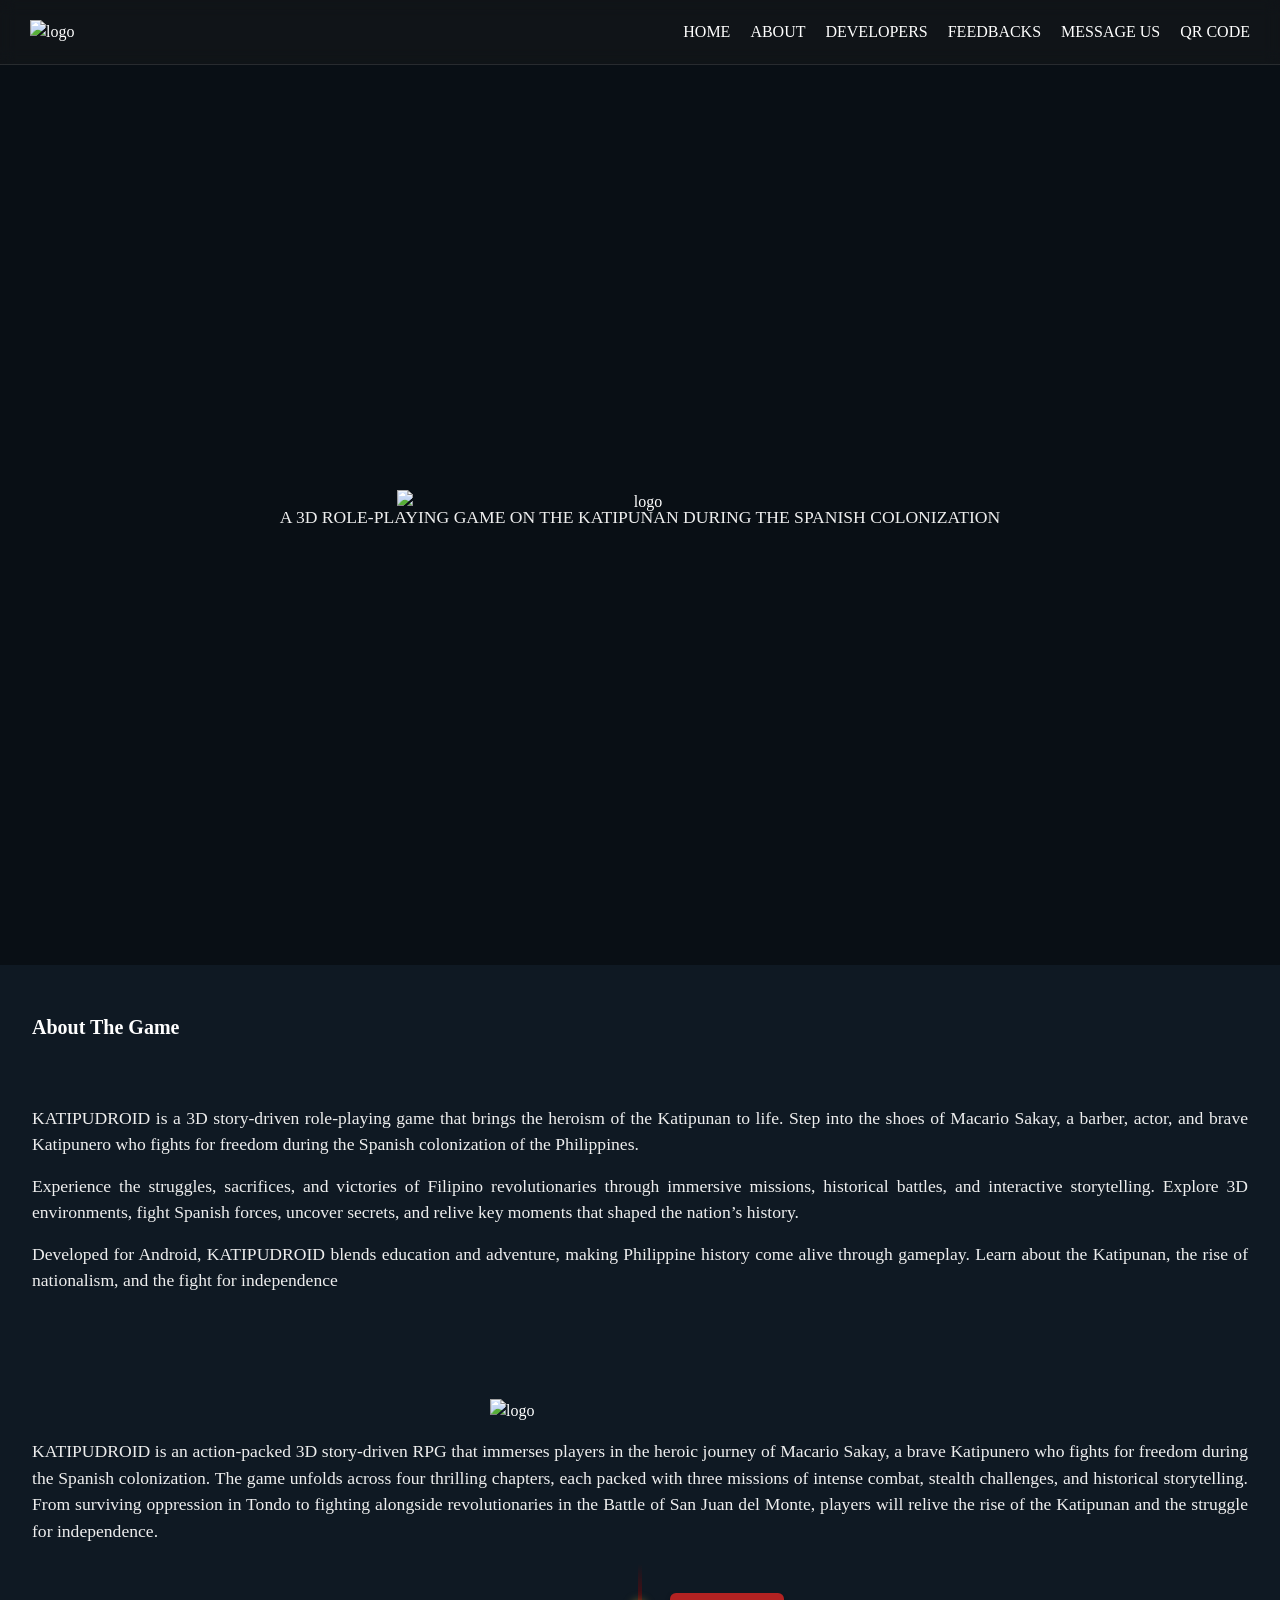
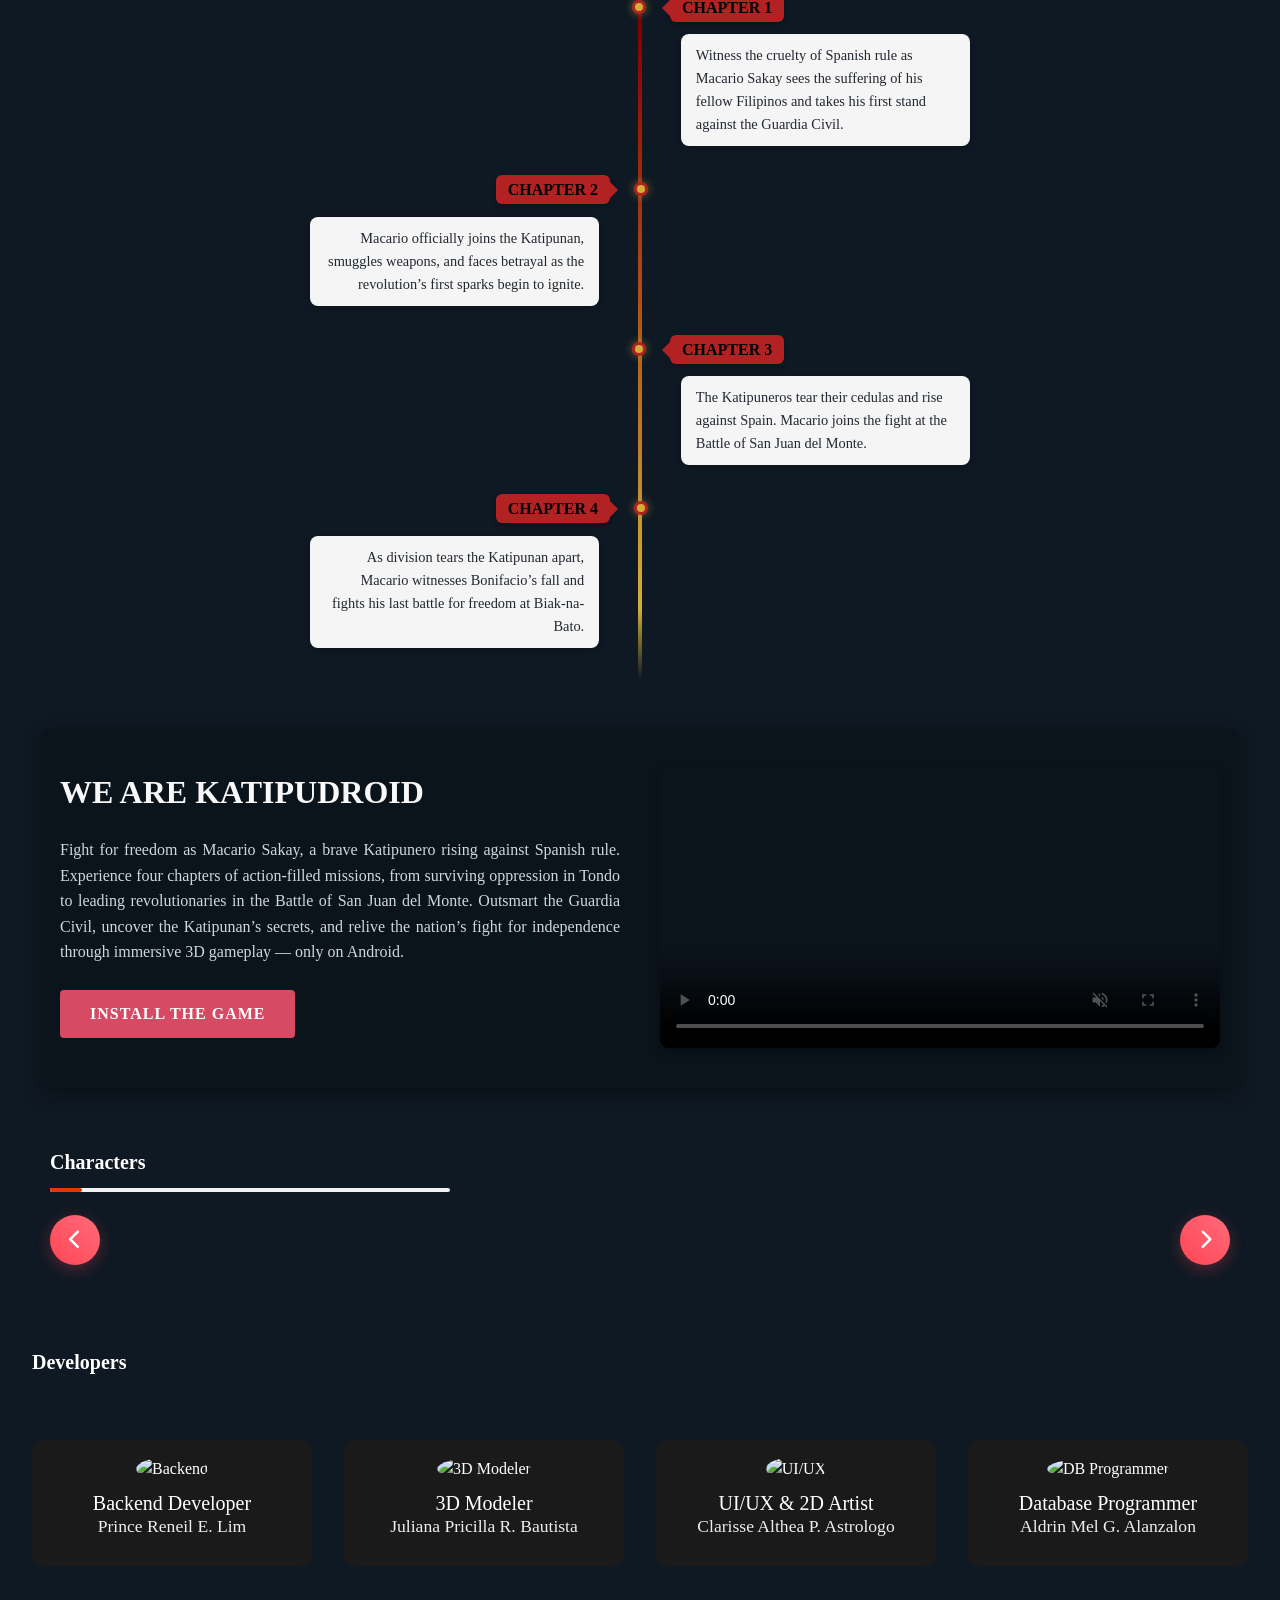
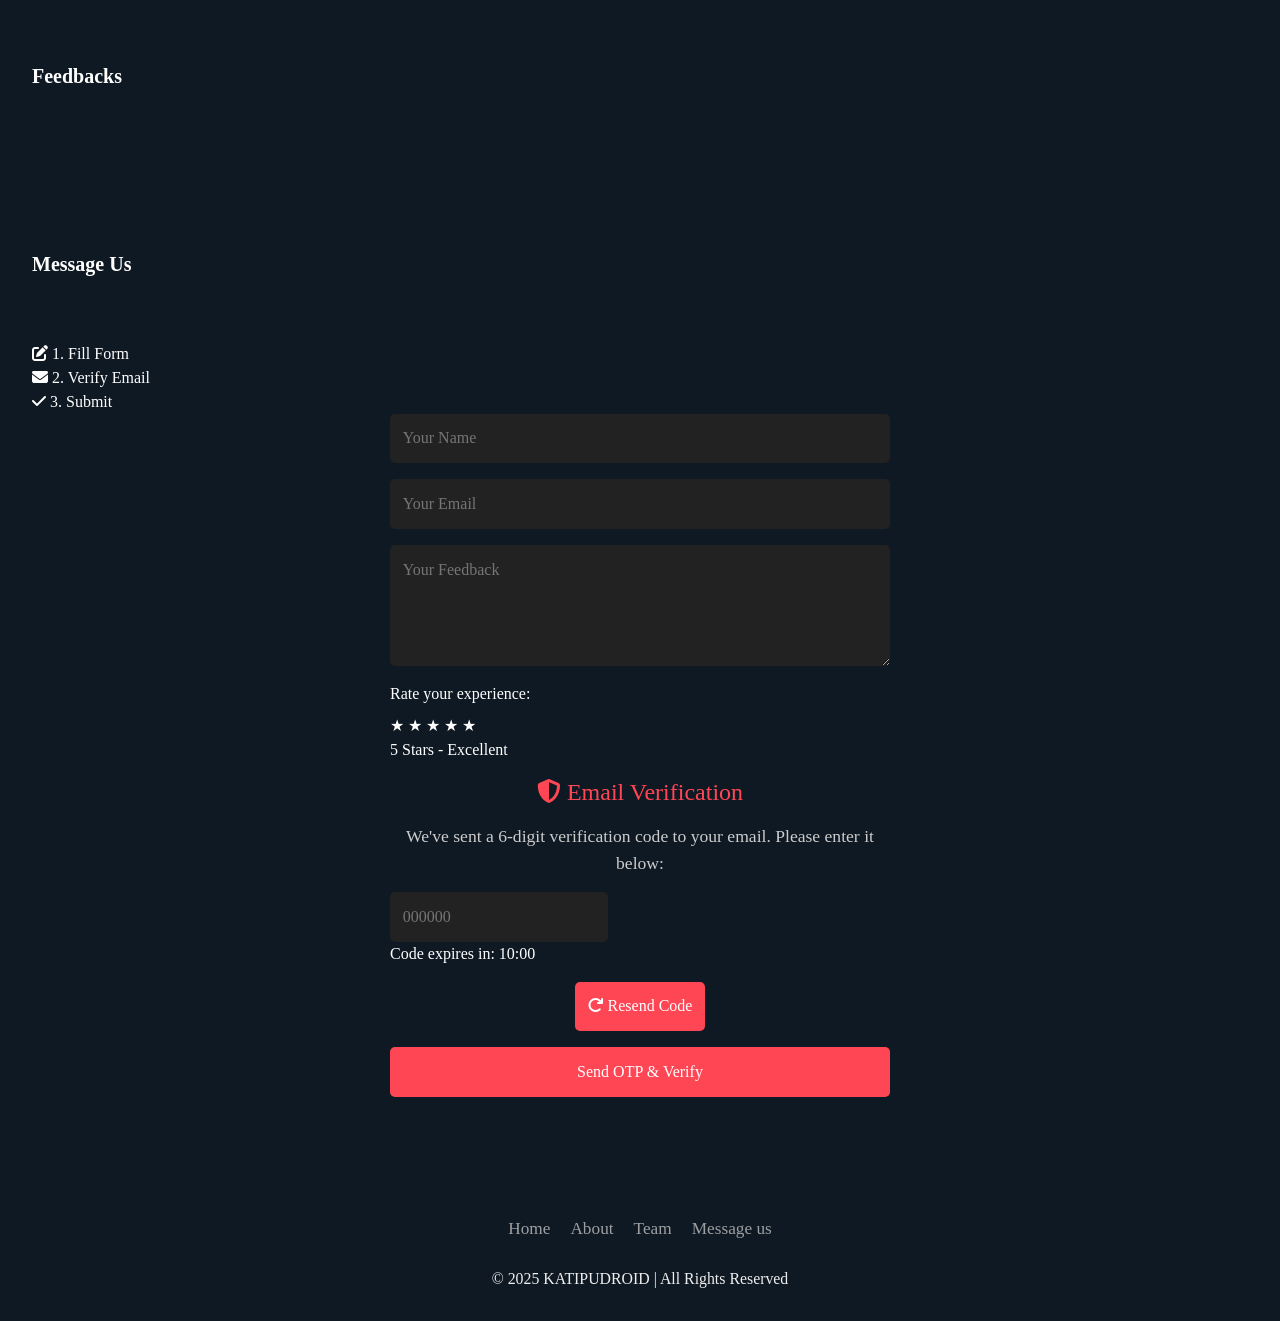
==== index.html @ ca7443a6 "Add css" ====
<!DOCTYPE html>
<html lang="en">
<head>
  <link rel="icon" type="image/png" href="img/log.png">
  <meta charset="UTF-8">
  <meta name="viewport" content="width=device-width, initial-scale=1.0">
  <title>KATIPUDROID</title>
  <link rel="stylesheet" href="https://cdnjs.cloudflare.com/ajax/libs/font-awesome/6.4.0/css/all.min.css">
  <link rel="stylesheet" href="https://cdnjs.cloudflare.com/ajax/libs/twitter-bootstrap/4.5.0/css/bootstrap.min.css">
  <link rel="stylesheet" href="https://cdnjs.cloudflare.com/ajax/libs/OwlCarousel2/2.3.4/assets/owl.carousel.min.css">
  <link rel="stylesheet" href="https://cdnjs.cloudflare.com/ajax/libs/OwlCarousel2/2.3.4/assets/owl.theme.default.css">
  <link href="https://fonts.googleapis.com/css2?family=UnifrakturMaguntia&display=swap" rel="stylesheet">
  <link rel="stylesheet" href="css/style.css">
  <link rel="stylesheet" href="css/feedback.css">
  <link rel="stylesheet" href="css/otp.css">
  <link rel="stylesheet" href="css/device-popup.css">
</head>
<body>

  <header>
    <img src="img/logo.png" alt="logo" class="img-nav">
    <i class="fas fa-bars menu-toggle" id="menu-toggle"></i>
    <nav id="navbar">
      <a href="#home">HOME</a>
      <a href="#about">ABOUT</a>
      <a href="#developers">DEVELOPERS</a>
      <a href="#feedbacks">FEEDBACKS</a>
      <a href="#message">MESSAGE US</a>
      <a href="qr-code.html">QR CODE</a>
    </nav>
  </header>

  <section id="home" class="home">
    <div class="home-overlay">
       <img src="img/logo.png" alt="logo" class="img-logo">
      <p>A 3D ROLE-PLAYING GAME ON THE KATIPUNAN DURING THE SPANISH COLONIZATION</p>
      
    </div>
  </section>

  <!--about-->
  <section id="about">
    <h2>About the Game</h2>
    <p>KATIPUDROID is a 3D story-driven role-playing game that brings the heroism of the Katipunan to life. Step into the shoes of Macario Sakay, a barber, actor, and brave Katipunero who fights for freedom during the Spanish colonization of the Philippines.</p>
    <p>Experience the struggles, sacrifices, and victories of Filipino revolutionaries through immersive missions, historical battles, and interactive storytelling. Explore 3D environments, fight Spanish forces, uncover secrets, and relive key moments that shaped the nation’s history.</p>
    <p>Developed for Android, KATIPUDROID blends education and adventure, making Philippine history come alive through gameplay. Learn about the Katipunan, the rise of nationalism, and the fight for independence</p>
  </section><!--about-->
  <section id="about">
    <img src="img/logo.png" alt="logo" id="logo-about">
    <p>KATIPUDROID is an action-packed 3D story-driven RPG that immerses players in the heroic journey of Macario Sakay, a brave Katipunero who fights for freedom during the Spanish colonization.


The game unfolds across four thrilling chapters, each packed with three missions of intense combat, stealth challenges, and historical storytelling. From surviving oppression in Tondo to fighting alongside revolutionaries in the Battle of San Juan del Monte, players will relive the rise of the Katipunan and the struggle for independence.</p>
<ul class="timeline">


  <!-- Item 1 -->
  <li>
      <div class="direction-r">
      <div class="flag-wrapper">
        <span class="flag" style="color: black;">Chapter 1</span>
      </div>
      <div class="desc">Witness the cruelty of Spanish rule as Macario Sakay sees the suffering of his fellow Filipinos and takes his first stand against the Guardia Civil.</div>
    </div>
  </li>
 
  <!-- Item 2 -->
  <li>
    <div class="direction-l">
      <div class="flag-wrapper">
        <span class="flag" style="color: black;">Chapter 2</span>
      </div>
      <div class="desc">Macario officially joins the Katipunan, smuggles weapons, and faces betrayal as the revolution’s first sparks begin to ignite.</div>
    </div>
  </li>


  <!-- Item 3 -->
  <li>
    <div class="direction-r">
      <div class="flag-wrapper">
        <span class="flag" style="color: black;">Chapter 3</span>
      </div>
      <div class="desc">The Katipuneros tear their cedulas and rise against Spain. Macario joins the fight at the Battle of San Juan del Monte.</div>
    </div>
  </li>


  <!-- Item 2 -->
  <li>
    <div class="direction-l">
      <div class="flag-wrapper">
        <span class="flag" style="color: black;">Chapter 4</span>
      </div>
      <div class="desc">As division tears the Katipunan apart, Macario witnesses Bonifacio’s fall and fights his last battle for freedom at Biak-na-Bato.</div>
    </div>
  </li>
 
 
</ul>
</section>
<!-- Vid section -->
<section id="cutscene">
  <div class="video-text-content">
    <h2 class="video-title">WE ARE KATIPUDROID</h2>
    <p class="video-description">
      Fight for freedom as Macario Sakay, a brave Katipunero rising against Spanish rule.
      Experience four chapters of action-filled missions, from surviving oppression in Tondo
      to leading revolutionaries in the Battle of San Juan del Monte. Outsmart the Guardia Civil,
      uncover the Katipunan’s secrets, and relive the nation’s fight for independence through
      immersive 3D gameplay — only on Android.
    </p>
    <a href="katipudroid.apk" class="learn-btn">INSTALL THE GAME</a>
  </div>


  <div class="video-wrapper">
    <video
      id="cutscene-video"
      class="responsive-video"
      controls
      autoplay
      loop
      muted
      playsinline
      poster="placeholder.jpg">
      <source src="img/firstshowcase.mov" type="video/mp4">
      Your browser does not support the video tag.
    </video>
  </div>
</section>


<!--characters card-->
  <!-- Replace your existing characters section with this -->
<section class="game-section">
  <h2 class="line-title">Characters</h2>
  
  <div class="carousel-container">
    <!-- Custom Navigation Arrows -->
    <button class="custom-nav nav-prev" id="prevBtn">
      <i class="fas fa-chevron-left"></i>
    </button>
    
    <button class="custom-nav nav-next" id="nextBtn">
      <i class="fas fa-chevron-right"></i>
    </button>

    <!-- Your existing carousel -->
    <div class="owl-carousel custom-carousel owl-theme">
      <div class="item active" style="background-image: url(img/Bayani-Art-Presidente-Macario-Sakay.jpg);">
        <div class="item-desc">
          <h3>Macario Sakay</h3>
          <p>Macario Sakay was a member of the Katipunan who upheld its ideals of Philippine independence even after Spain's defeat.</p>
        </div>
      </div>
      <div class="item" style="background-image: url(img/640px-Andres_Bonifacio.jpg);">
        <div class="item-desc">
          <h3>Andres Bonifacio</h3>
          <p>Andrés Bonifacio was the founder and leader of the Katipunan, a secret revolutionary society that fought for Philippine independence from Spanish colonial rule.</p>
        </div>
      </div>
      <div class="item" style="background-image: url(img/PH_nhi_melchora_aquino.jpg);">
        <div class="item-desc">
          <h3>Tandang Sora</h3>
          <p>Tandang Sora, whose real name was Melchora Aquino, was known as the Mother of the Philippine Revolution for aiding members of the Katipunan. She provided food, shelter, and medical care to revolutionaries, earning deep respect despite being exiled by Spanish authorities for her support.</p>
        </div>
      </div>
      <div class="item" style="background-image: url(img/emilio_aguinaldo.jpg);">
        <div class="item-desc">
          <h3>Emilio Aguinaldo</h3>
          <p>Emilio Aguinaldo was the first president of the Philippines and a key leader in the struggle for independence from both Spain and the United States.</p>
        </div>
      </div>
    </div>
  </div>
</section>

<!--developers-->
  <section id="developers">
    <h2>Developers</h2>
    <div class="developers">
      <div class="dev-card"><img src=img/developers/lim.jpg alt="Backend"><h4>Backend Developer</h4><p>Prince Reneil E. Lim</p></div>
      <div class="dev-card"><img src=img/developers/bautista.JPG alt="3D Modeler"><h4>3D Modeler</h4><p>Juliana Pricilla R. Bautista</p></div>
      <div class="dev-card"><img src=img/developers/clang.png alt="UI/UX"><h4>UI/UX & 2D Artist</h4><p>Clarisse Althea P. Astrologo</p></div>
      <div class="dev-card"><img src=img/developers/alanzalon.jpg alt="DB Programmer"><h4>Database Programmer</h4><p>Aldrin Mel G. Alanzalon</p></div>
    </div>
  </section>

<!--feedback-->
  <section id="feedbacks">
    <h2>Feedbacks</h2>
    <div class="feedbacks" id="feedback-list">
      <!-- Feedbacks will be loaded here dynamically from Firebase -->
    </div>
  </section>

<!--message-->
  <section id="message">
    <h2>Message Us</h2>
    
    <!-- Step Indicator -->
    <div class="step-indicator">
      <div class="step active" id="step1">
        <i class="fas fa-edit"></i>
        <span>1. Fill Form</span>
      </div>
      <div class="step" id="step2">
        <i class="fas fa-envelope"></i>
        <span>2. Verify Email</span>
      </div>
      <div class="step" id="step3">
        <i class="fas fa-check"></i>
        <span>3. Submit</span>
      </div>
    </div>
    
    <form id="feedback-form">
      <input type="text" id="name" placeholder="Your Name" required>
      <input type="email" id="email" placeholder="Your Email" required>
      <textarea id="messageText" placeholder="Your Feedback" rows="4" required></textarea>
      
      <div class="star-rating">
        <label>Rate your experience:</label>
        <div class="stars" id="star-rating">
          <span class="star" data-rating="1">★</span>
          <span class="star" data-rating="2">★</span>
          <span class="star" data-rating="3">★</span>
          <span class="star" data-rating="4">★</span>
          <span class="star" data-rating="5">★</span>
        </div>
        <span id="rating-text" class="rating-display">5 Stars - Excellent</span>
      </div>
      <input type="hidden" id="rating" value="5">
      
      <!-- OTP Section (initially hidden) -->
      <div class="otp-section" id="otp-section">
        <h4 style="color: #ff4655; margin-bottom: 1rem; text-align: center;">
          <i class="fas fa-shield-alt"></i> Email Verification
        </h4>
        <p style="text-align: center; color: #ccc; margin-bottom: 1rem;">
          We've sent a 6-digit verification code to your email. Please enter it below:
        </p>
        <input type="text" id="otp-input" class="otp-input" placeholder="000000" maxlength="6" pattern="[0-9]{6}">
        <div class="otp-timer" id="otp-timer">Code expires in: 10:00</div>
        <div style="text-align: center; margin-top: 1rem;">
          <button type="button" class="resend-btn" id="resend-btn" disabled>
            <i class="fas fa-redo"></i> Resend Code
          </button>
        </div>
      </div>
      
      <button type="submit" id="submit-btn">Send OTP & Verify</button>
    </form>
  </section>

<!--footer-->
<footer>
  <div class="waves">
    <div class="wave" id="wave1"></div>
    <div class="wave" id="wave2"></div>
    <div class="wave" id="wave3"></div>
    <div class="wave" id="wave4"></div>
  </div>
  <ul class="social_icon">
    <li><a href="https://www.facebook.com/profile.php?id=61579734300081"><ion-icon name="logo-facebook"></ion-icon></a></li>
    <li><a href="https://x.com/katipudroid"><ion-icon name="logo-twitter"></ion-icon></a></li>
    <li><a href="https://www.instagram.com/katipudroid/"><ion-icon name="logo-instagram"></ion-icon></a></li>
  </ul>
  
  <ul class="menu">
    <li><a href="#home">Home</a></li>
    <li><a href="#about">About</a></li>
    <li><a href="#developers">Team</a></li>
    <li><a href="#message">Message us</a></li>
  </ul>
  <p>&copy; 2025 KATIPUDROID | All Rights Reserved</p>
</footer>

<!--scripts-->
<script type="module" src="https://unpkg.com/ionicons@5.5.2/dist/ionicons/ionicons.esm.js"></script>
<script nomodule src="https://unpkg.com/ionicons@5.5.2/dist/ionicons/ionicons.js"></script>
<script src="https://cdnjs.cloudflare.com/ajax/libs/jquery/3.5.1/jquery.min.js"></script>
<script src="https://cdnjs.cloudflare.com/ajax/libs/OwlCarousel2/2.3.4/owl.carousel.min.js"></script>

<!-- EmailJS for sending OTP emails -->
<script src="https://cdn.jsdelivr.net/npm/@emailjs/browser@3/dist/email.min.js"></script>
<script>
  // Initialize EmailJS with your public key
  // Replace 'YOUR_PUBLIC_KEY' with your actual EmailJS public key
  emailjs.init('ym7yxfFUGxy4FAGDw');
</script>

<!-- Firebase Configuration - MUST be loaded first -->
<script src="src/config/firebase-config.js" type="module"></script>

<!-- Main JavaScript -->
<script src="index.js"></script>
<script src="device-detection.js"></script>
</body>
</html>
---- css/style.css ----
/* css/style.css - Main website styles (feedback styles moved to feedback.css) */

/* RESET & BASE */
* {
margin: 0;
padding: 0;
box-sizing: border-box;
font-family: "Unzialish";
}


html {
scroll-behavior: smooth;
}

body {
background-color: #0f1923;
color: white;
}

/* REMOVE ALL CAROUSEL DOTS */
.owl-dots {
  display: none !important;
}

.owl-carousel .owl-dots {
  display: none !important;
}

.game-section .owl-dots {
  display: none !important;
}

.owl-theme .owl-dots {
  display: none !important;
}

.owl-theme.custom-carousel .owl-dots {
  display: none !important;
}

/* HEADER & NAVIGATION */
/* Modern Navbar */
header {
  position: sticky;
  top: 0;
  z-index: 1000;
  display: flex;
  align-items: center;
  justify-content: space-between;
  padding: 15px 30px;
  background: rgba(17, 17, 17, 0.6);
  backdrop-filter: blur(8px);
  border-bottom: 1px solid rgba(255, 255, 255, 0.1);
  transition: background 0.3s ease;
}
header .img-nav {
  width: 100%;      
  max-width: 150px; 
  height: auto;     
}

header.scrolled {
  background: rgba(17, 17, 17, 0.9);
}

.logo {
  font-size: 1.5rem;
  font-weight: bold;
  color: white;
  letter-spacing: 1px;
}

#navbar {
  display: flex;
  gap: 20px;
}

#navbar a {
  color: white;
  text-decoration: none;
  font-weight: 500;
  position: relative;
  padding: 5px 0;
  transition: color 0.3s;
}

#navbar a::after {
  content: "";
  position: absolute;
  left: 0;
  bottom: -4px;
  width: 0%;
  height: 2px;
  background: #ff4655;
  transition: width 0.3s ease;
}

#navbar a:hover {
  color: #ff4655;
}

#navbar a:hover::after {
  width: 100%;
}

/* Mobile Menu */
.menu-toggle {
  display: none;
  font-size: 24px;
  cursor: pointer;
  color: white;
}

@media (max-width: 768px) {
  #navbar {
    display: none;
    flex-direction: column;
    position: absolute;
    top: 100%;
    right: 0;
    width: 230px;
    background: rgba(17, 17, 17, 0.9);
    backdrop-filter: blur(10px);
    border-left: 1px solid rgba(255, 255, 255, 0.1);
    padding: 15px;
    gap: 15px;
    animation: slideIn 0.3s ease forwards;
  }

  #navbar.active {
    display: flex;
  }

  .menu-toggle {
    display: block;
  }
}

@keyframes slideIn {
  from {
    transform: translateX(100%);
    opacity: 0;
  }
  to {
    transform: translateX(0);
    opacity: 1;
  }
}

/* SECTIONS */
section {
padding: 3rem 2rem;
max-width: 1300px;
margin: auto;
}

/* HOME / SLIDESHOW */
.home {
position: relative;
height: 100vh;
max-width: 15500px;
background-size: cover;
background-position: center;
animation: slideshow 15s infinite linear;
overflow: hidden;
}

.home-overlay {
position: absolute;
top: 0;
left: 0;
width: 100%;
height: 100%;
background-color: rgba(0, 0, 0, 0.4);
display: flex;
flex-direction: column;
justify-content: center;
align-items: center;
text-align: center;
padding: 2rem;
box-sizing: border-box;
}

@keyframes slideshow {
0%   { background-image: url(../img/CLEARBG.png); }
33%  { background-image: url(../img/katip.png); }
66%  { background-image: url(../img/spanish.png); }
100% { background-image: url(../img/map.png); }
}

.home h1 {
font-size: 3rem;
text-shadow: 2px 2px 10px black;
}
.home .img-logo{
  width: 40%;
  height: auto;
}
.home p{
  margin-top: -10px;
}

.download-btn {
margin-top: 1rem;
padding: 0.8rem 2rem;
background-color: #ff4655;
border: none;
color: white;
font-size: 1.2rem;
cursor: pointer;
border-radius: 5px;
transition: all 0.3s ease;
}

.download-btn:hover {
background-color: white;
color: #e33a48;
transform: scale(1.05);
}

/* DEVELOPERS */
.developers {
display: grid;
grid-template-columns: repeat(auto-fit, minmax(250px, 1fr));
gap: 2rem;
}
.developers h4{
    margin-top: 10px;
    font-size: 20px;
}
.developers p{
    margin-top: -10px !important;
}
.dev-card {
background: #1a1a1a;
padding: 1rem;
border-radius: 10px;
text-align: center;
}

.dev-card img {
width: 100px;
height: 100px;
border-radius: 50%;
object-fit: cover;
}

/* FEEDBACKS GRID */
.feedbacks {
display: grid;
grid-template-columns: repeat(auto-fit, minmax(250px, 1fr));
gap: 1rem;
}

.feedback-card h4 {
margin-bottom: 0.5rem;
color: #ff4655;
}

/* FORM */
form {
display: flex;
flex-direction: column;
gap: 1rem;
max-width: 500px;
margin: auto;
}

input,
textarea {
padding: 0.8rem;
border: none;
border-radius: 5px;
outline: none;
background-color: #222;
color: white;
}

button {
padding: 0.8rem;
border: none;
border-radius: 5px;
background-color: #ff4655;
color: white;
font-size: 1rem;
cursor: pointer;
transition: all 0.3s ease;
}

button:hover {
background-color: #e33a48;
transform: scale(1.05);
}

/* FOOTER */
footer {
background-color: #111;
text-align: center;
padding: 1rem;
margin-top: auto;
font-size: 0.9rem;
color: #bbb;
}

* {
margin: 0px;
padding: 0px;
}
body {
font-family: "Roboto", sans-serif;
font-size: 16px;
}
.clear {
clear: both;
}
img {
max-width: 100%;
border: 0px;
}
ul,
ol {
list-style: none;
}
a {
text-decoration: none;
color: inherit;
outline: none;
transition: all 0.4s ease-in-out;
-webkit-transition: all 0.4s ease-in-out;
}
a:focus,
a:active,
a:visited,
a:hover {
text-decoration: none;
outline: none;
}
a:hover {
color: #e73700;
}
h2 {
margin-bottom: 48px;
padding-bottom: 16px;
font-size: 20px;
line-height: 28px;
font-weight: 700;
position: relative;
text-transform: capitalize;
}
h3 {
margin: 0 0 10px;
font-size: 28px;
line-height: 36px;
}
button {
outline: none !important;
}

/* -------- title style ------- */
.line-title {
position: relative;
width: 400px;
}
.line-title::before,
.line-title::after {
content: "";
position: absolute;
bottom: 0;
left: 0;
height: 4px;
border-radius: 2px;
}
.line-title::before {
width: 100%;
background: #f2f2f2;
}
.line-title::after {
width: 32px;
background: #e73700;
}

/* -------- Landing page ------- */
.game-section {
padding: 60px 50px;
}
.game-section .owl-stage {
margin: 15px 0;
display: flex;
display: -webkit-flex;
}
.game-section .item {
margin: 0 15px 60px;
width: 320px;
height: 400px;
display: flex;
display: -webkit-flex;
align-items: flex-end;
-webkit-align-items: flex-end;
background: #343434 no-repeat center center / cover;
border-radius: 16px;
overflow: hidden;
position: relative;
transition: all 0.4s ease-in-out;
-webkit-transition: all 0.4s ease-in-out;
cursor: pointer;
}
.game-section .item.active {
width: 500px;
box-shadow: 12px 40px 40px rgba(0, 0, 0, 0.25);
-webkit-box-shadow: 12px 40px 40px rgba(0, 0, 0, 0.25);
}
.game-section .item:after {
content: "";
display: block;
position: absolute;
height: 100%;
width: 100%;
left: 0;
top: 0;
background-image: linear-gradient(rgba(0, 0, 0, 0), rgba(0, 0, 0, 1));
}
.game-section .item-desc {
padding: 0 24px 12px;
color: #fff;
position: relative;
z-index: 1;
overflow: hidden;
transform: translateY(calc(100% - 54px));
-webkit-transform: translateY(calc(100% - 54px));
transition: all 0.4s ease-in-out;
-webkit-transition: all 0.4s ease-in-out;
}
.game-section .item.active .item-desc {
transform: none;
-webkit-transform: none;
}
.game-section .item-desc p {
opacity: 0;
-webkit-transform: translateY(32px);
transform: translateY(32px);
transition: all 0.4s ease-in-out 0.2s;
-webkit-transition: all 0.4s ease-in-out 0.2s;
}
.game-section .item.active .item-desc p {
opacity: 1;
-webkit-transform: translateY(0);
transform: translateY(0);
}

/* responsive css */
@media (min-width: 992px) and (max-width: 1199px) {
h2 {
    margin-bottom: 32px;
}
h3 {
    margin: 0 0 8px;
    font-size: 24px;
    line-height: 32px;
}

.game-section {
    padding: 50px 30px;
}
.game-section .item {
    margin: 0 12px 60px;
    width: 260px;
    height: 360px;
}
.game-section .item.active {
    width: 400px;
}
.game-section .item-desc {
    transform: translateY(calc(100% - 46px));
    -webkit-transform: translateY(calc(100% - 46px));
}
}

@media (min-width: 768px) and (max-width: 991px) {
h2 {
    margin-bottom: 32px;
}
h3 {
    margin: 0 0 8px;
    font-size: 24px;
    line-height: 32px;
}
.line-title {
    width: 330px;
}

.game-section {
    padding: 50px 30px 40px;
}
.game-section .item {
    margin: 0 12px 60px;
    width: 240px;
    height: 330px;
}
.game-section .item.active {
    width: 360px;
}
.game-section .item-desc {
    transform: translateY(calc(100% - 42px));
    -webkit-transform: translateY(calc(100% - 42px));
}
}

@media (max-width: 767px) {
body {
    font-size: 14px;
}
h2 {
    margin-bottom: 20px;
}
h3 {
    margin: 0 0 8px;
    font-size: 19px;
    line-height: 24px;
}
.line-title {
    width: 250px;
}

.game-section {
    padding: 30px 15px 20px;
}
.game-section .item {
    margin: 0 10px 40px;
    width: 200px;
    height: 280px;
}
.game-section .item.active {
    width: 270px;
    box-shadow: 6px 10px 10px rgba(0, 0, 0, 0.25);
    -webkit-box-shadow: 6px 10px 10px rgba(0, 0, 0, 0.25);
}
.game-section .item-desc {
    padding: 0 14px 5px;
    transform: translateY(calc(100% - 42px));
    -webkit-transform: translateY(calc(100% - 42px));
}
}

/* Footer */
footer {
position: relative;
width: 100%;
background: #0f1923;
min-height: 100px;
padding: 20px 50px;
display: flex;
flex-direction: column;
justify-content: center;
align-items: center;
overflow: hidden;
}

footer .social_icon, footer .menu {
position: relative;
display: flex;
justify-content:center;
align-items:center;
margin: 10px 0;
}

footer .social_icon li, footer .menu li {
list-style: none;
}

footer .social_icon li a {
font-size: 2em;
color: #ccc;
margin: 0 10px;
display: inline-block;
transition: 0.5s;
}
footer .social_icon li a:hover {
transform: translateY(-15px);
color: rgb(255, 0, 0);
}

footer .menu li a {
font-size: 1.2em;
color: #ccc;
margin: 0 10px;
display: inline-block;
transition: 0.5s;
text-decoration: none;
opacity: 0.75;
}
footer .menu li a:hover {
opacity: 1;
color: #fff;
}

p {
color: #eee;
text-align: center;
margin-top: 15px;
margin-bottom: 10px;
font-size: 1.1em;
}

/* Waves container */
.waves {
position: absolute;
bottom: 0;
left: 0;
width: 100%;
height: 100px;
overflow: hidden;
line-height: 0;
}

/* Waves & animation */
footer .wave {
position: absolute;
width: 100%;
height: 80px;
background: url(../img/wave.png);
background-size: 1000px 100px;
}

footer .wave#wave1 {
z-index: 1000;
opacity: 1;
bottom: 0;
animation: animateWave 4s linear infinite;
}

footer .wave#wave2 {
z-index: 999;
opacity: 0.5;
bottom: 10px;
animation: animateWave_02 4s linear infinite;
}

footer .wave#wave3 {
z-index: 1000;
opacity: 0.2;
bottom: 15px;
animation: animateWave 3s linear infinite;
}

footer .wave#wave4 {
z-index: 999;
opacity: 0.7;
bottom: 20px;
animation: animateWave_02 3s linear infinite;
}

@keyframes animateWave {
0% { background-position-x: 1000px; }
100% { background-position-x: 0px; }
}

@keyframes animateWave_02 {
0% { background-position-x: 0px; }
100% { background-position-x: 1000px; }
}

.carousel-container {
  position: relative;
  margin: 0 60px;
}

.custom-nav {
  position: absolute;
  top: 50%;
  transform: translateY(-50%);
  width: 50px;
  height: 50px;
  background: linear-gradient(45deg, #ff4655, #ff6b7a);
  border: none;
  border-radius: 50%;
  color: white;
  font-size: 20px;
  cursor: pointer;
  z-index: 100;
  transition: all 0.3s ease;
  box-shadow: 0 4px 15px rgba(255, 70, 85, 0.3);
  display: flex;
  align-items: center;
  justify-content: center;
}

.custom-nav:hover {
  background: linear-gradient(45deg, #ff6b7a, #ff4655);
  transform: translateY(-50%) scale(1.1);
  box-shadow: 0 6px 20px rgba(255, 70, 85, 0.5);
}

.custom-nav:active {
  transform: translateY(-50%) scale(0.95);
}

.nav-prev {
  left: -60px;
}

.nav-next {
  right: -60px;
}

.owl-nav {
  display: none !important;
}
/* ====== TIMELINE STRUCTURE ====== */
.timeline {
  position: relative;
  width: 660px;
  margin: 0 auto;
  margin-top: 20px;
  padding: 1em 0;
  list-style-type: none;
}
.timeline:before {
  position: absolute;
  left: 50%;
  top: 0;
  content: '';
  display: block;
  width: 4px;
  height: 100%;
  margin-left: -2px;
  background: linear-gradient(to bottom, transparent 0%, #8b0000 10%, #d4af37 90%, transparent 100%);
  z-index: 0; /* 👈 moved behind text and boxes */
}
/* ====== TIMELINE ITEMS ====== */
.timeline li {
  padding: 1em 0;
}


.timeline li:after {
  content: "";
  display: block;
  height: 0;
  clear: both;
  visibility: hidden;
}


.direction-l,
.direction-r {
  position: relative;
  width: 300px;
}


.direction-l {
  float: left;
  text-align: right;
}


.direction-r {
  float: right;
  text-align: left;
}

/* ====== CHAPTER FLAG ====== */
.flag-wrapper {
  position: relative;
  display: inline-block;
  text-align: center;
}


.flag {
  background: #b22222;
  color: #fff;
  padding: 6px 12px;
  border-radius: 6px;
  font-weight: 600;
  text-transform: uppercase;
  box-shadow: 0 2px 5px rgba(0, 0, 0, 0.3);
  transition: all 0.3s ease;
}


.flag:hover {
  background: #d62828;
  transform: translateY(-2px);
}

/* ====== CONNECTOR DOTS ====== */
.direction-l .flag:before,
.direction-r .flag:before {
  position: absolute;
  top: 50%;
  right: -38px;
  content: '';
  display: block;
  width: 14px;
  height: 14px;
  margin-top: -8px;
  background: #d4af37;
  border-radius: 50%;
  border: 3px solid #b22222;
  z-index: 10;
  box-shadow: 0 0 8px rgba(212, 175, 55, 0.5);
}


.direction-r .flag:before {
  left: -38px;
}


/* ====== SPEECH TRIANGLES ====== */
.direction-l .flag:after {
  content: '';
  position: absolute;
  left: 100%;
  top: 50%;
  border: 8px solid transparent;
  border-left-color: #b22222;
  margin-top: -8px;
}


.direction-r .flag:after {
  content: '';
  position: absolute;
  right: 100%;
  top: 50%;
  border: 8px solid transparent;
  border-right-color: #b22222;
  margin-top: -8px;
}
/* ====== DESCRIPTION BOXES ====== */
.desc {
  margin: 1em 0.75em 0 0;
  background: #f5f5f5;
  color: #222831;
  font-size: 0.9em;
  line-height: 1.6em;
  padding: 10px 15px;
  border-radius: 8px;
  box-shadow: 0 2px 6px rgba(0, 0, 0, 0.25);
  transition: all 0.3s ease;
}


.desc:hover {
  transform: translateY(-2px);
  box-shadow: 0 4px 12px rgba(212, 175, 55, 0.4);
}


/* Adjust for right-side items */
.direction-r .desc {
  margin: 1em 0 0 0.75em;
}

/* ====== RESPONSIVE ====== */
@media (max-width: 768px) {
  .timeline {
    width: 100%;
    padding: 0 20px;
  }


  .direction-l,
  .direction-r {
    float: none;
    text-align: center;
    width: 100%;
  }


  .direction-l .flag:before,
  .direction-r .flag:before {
    left: 50%;
    margin-left: -8px;
  }


  .direction-l .flag:after,
  .direction-r .flag:after {
    display: none;
  }


  .desc {
    margin: 20px auto;
  }
}




/* ================ Timeline Media Queries ================ */


@media screen and (max-width: 660px) {


.timeline {
  width: 100%;
  padding: 4em 0 1em 0;
}


.timeline li {
  padding: 2em 0;
 
}


.direction-l,
.direction-r {
  float: none;
  width: 100%;
 


  text-align: center;
}


.flag-wrapper {
  text-align: center;
}


.flag {
  background: rgb(255, 255, 255);
  z-index: 15;
}


.direction-l .flag:before,
.direction-r .flag:before {
  position: absolute;
  top: -30px;
  left: 50%;
  content: ' ';
  display: block;
  width: 12px;
  height: 12px;
  margin-left: -9px;
  background: #fff;
  border-radius: 10px;
  border: 4px solid rgb(255,80,80);
  z-index: 10;
}


.direction-l .flag:after,
.direction-r .flag:after {
  content: "";
  position: absolute;
  left: 50%;
  top: -8px;
  height: 0;
  width: 0;
  margin-left: -8px;
  border: solid transparent;
  border-bottom-color: rgb(255,255,255);
  border-width: 8px;
  pointer-events: none;
}


.time-wrapper {
  display: block;
  position: relative;
  margin: 4px 0 0 0;
  z-index: 14;
 
}


.direction-l .time-wrapper {
  float: none;
}


.direction-r .time-wrapper {
  float: none;
}


.desc {
  position: relative;
  margin: 1em 0 0 0;
  padding: 1em;
  background: rgb(245,245,245);
  -webkit-box-shadow: 0 0 1px rgba(0,0,0,0.20);
  -moz-box-shadow: 0 0 1px rgba(0,0,0,0.20);
  box-shadow: 0 0 1px rgba(0,0,0,0.20);
 
  z-index: 15;
}


.direction-l .desc,
.direction-r .desc {
  position: relative;
  margin: 1em 1em 0 1em;
  padding: 1em;
 
  z-index: 15;
}


}


@media screen and (min-width: 400px) and (max-width: 660px) {


.direction-l .desc,
.direction-r .desc {
  margin: 1em 4em 0 4em;
 
}


}


#about #logo-about {
  width: 100%;
  max-width: 300px; /* or any preferred max size */
  height: auto;
  display: block;
  margin: 0 auto;
}


/* Make sure it adjusts on smaller screens */
@media (max-width: 768px) {
  #about #logo-about {
    max-width: 80%;
  }
}


@media (max-width: 480px) {
  #about #logo-about {
    max-width: 70%;
  }
}


#about p{
  text-align: justify;
}


/* ---------------------------------- */
/* 1. MOBILE-FIRST STYLES (Default) */
/* ---------------------------------- */


#cutscene {
    max-width: 1200px;
    margin: 0 auto;
    padding: 10px;
    box-sizing: border-box;
    display: flex;
    justify-content: center;
    align-items: center;
    background-color: #0b131b;
    box-shadow: rgba(0, 0, 0, 0.35) 0px 5px 15px;
}


/* Container for video + text */
/* ===== VIDEO SECTION (Desktop layout) ===== */
#cutscene {
  max-width: 1200px;
  margin: 0 auto;
  padding: 40px 20px;
  box-sizing: border-box;
  display: flex;
  justify-content: space-between;
  align-items: center;
  gap: 40px;
  background-color: #0b131b;
  border-radius: 10px;
  box-shadow: rgba(0, 0, 0, 0.4) 0px 6px 20px;
}


.video-text-content {
  flex: 1;
  text-align: left;
  color: #e0e0e0;
}


.video-title {
  font-size: 2em;
  font-weight: 800;
  color: #f8f8f8;
  margin-bottom: 15px;
}


.video-description {
  font-size: 1em;
  line-height: 1.6;
  color: #cfd8dc;
  margin-bottom: 25px;
  text-align: justify;
}


/* “Learn the Game” style button */
.learn-btn {
  display: inline-block;
  background-color: #d64a63;
  color: #fff;
  text-transform: uppercase;
  font-weight: 600;
  padding: 12px 30px;
  border-radius: 4px;
  letter-spacing: 1px;
  text-decoration: none;
  transition: background 0.3s ease;
}


.learn-btn:hover {
  background-color: #ffffff;
}


.video-wrapper {
  flex: 1;
}


.responsive-video {
  width: 100%;
  height: auto;
  display: block;
  border-radius: 8px;
  box-shadow: 0 4px 12px rgba(0, 0, 0, 0.3);
}




/* ===== MOBILE LAYOUT (like Valorant reference) ===== */
@media (max-width: 768px) {
  #cutscene {
    flex-direction: column;
    align-items: center;
    text-align: center;
    gap: 25px;
    padding: 20px;
  }


  .video-text-content {
    order: 1; /* text first */
    width: 100%;
  }


  .video-wrapper {
    order: 2; /* video below text */
    width: 100%;
  }


  .video-title {
    font-size: 1.6em;
  }


  .video-description {
    font-size: 1em;
    text-align: center;
  }


  .learn-btn {
    width: 100%;
    max-width: 320px;
    text-align: center;
  }
}
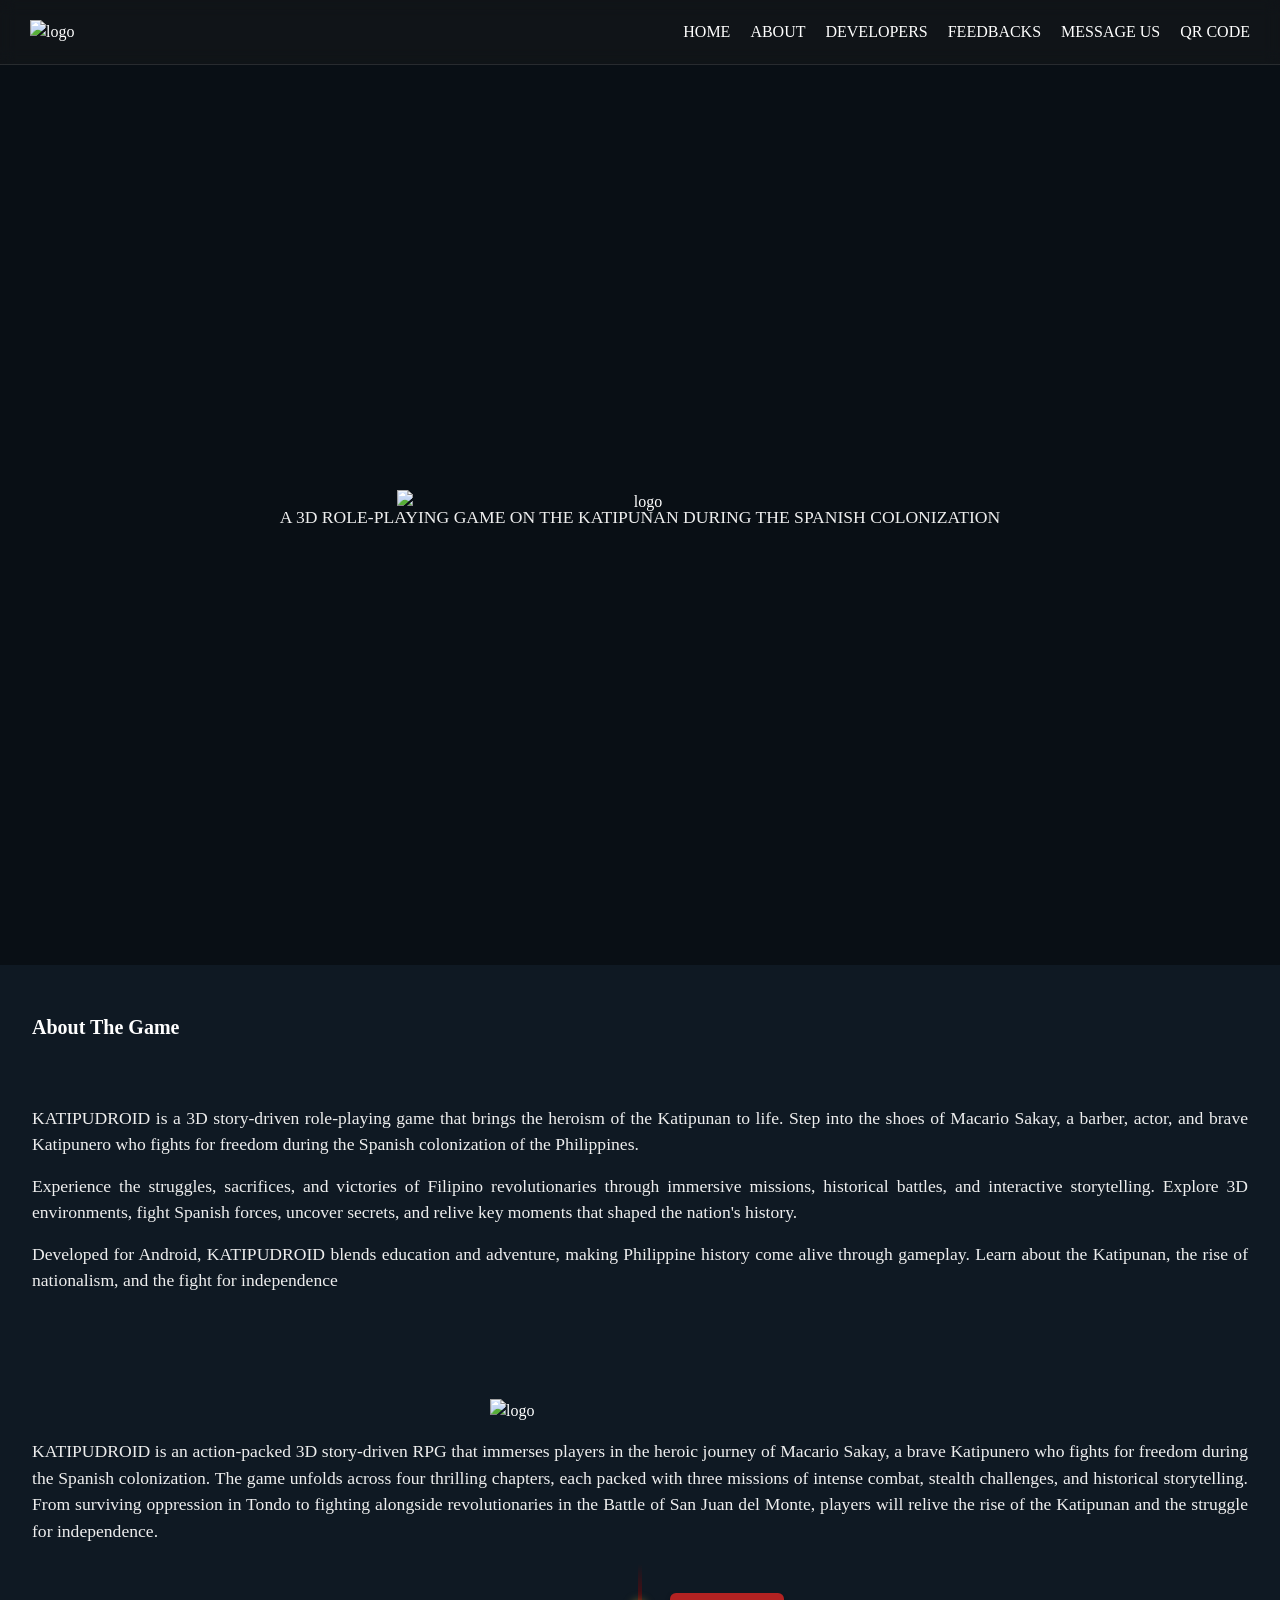
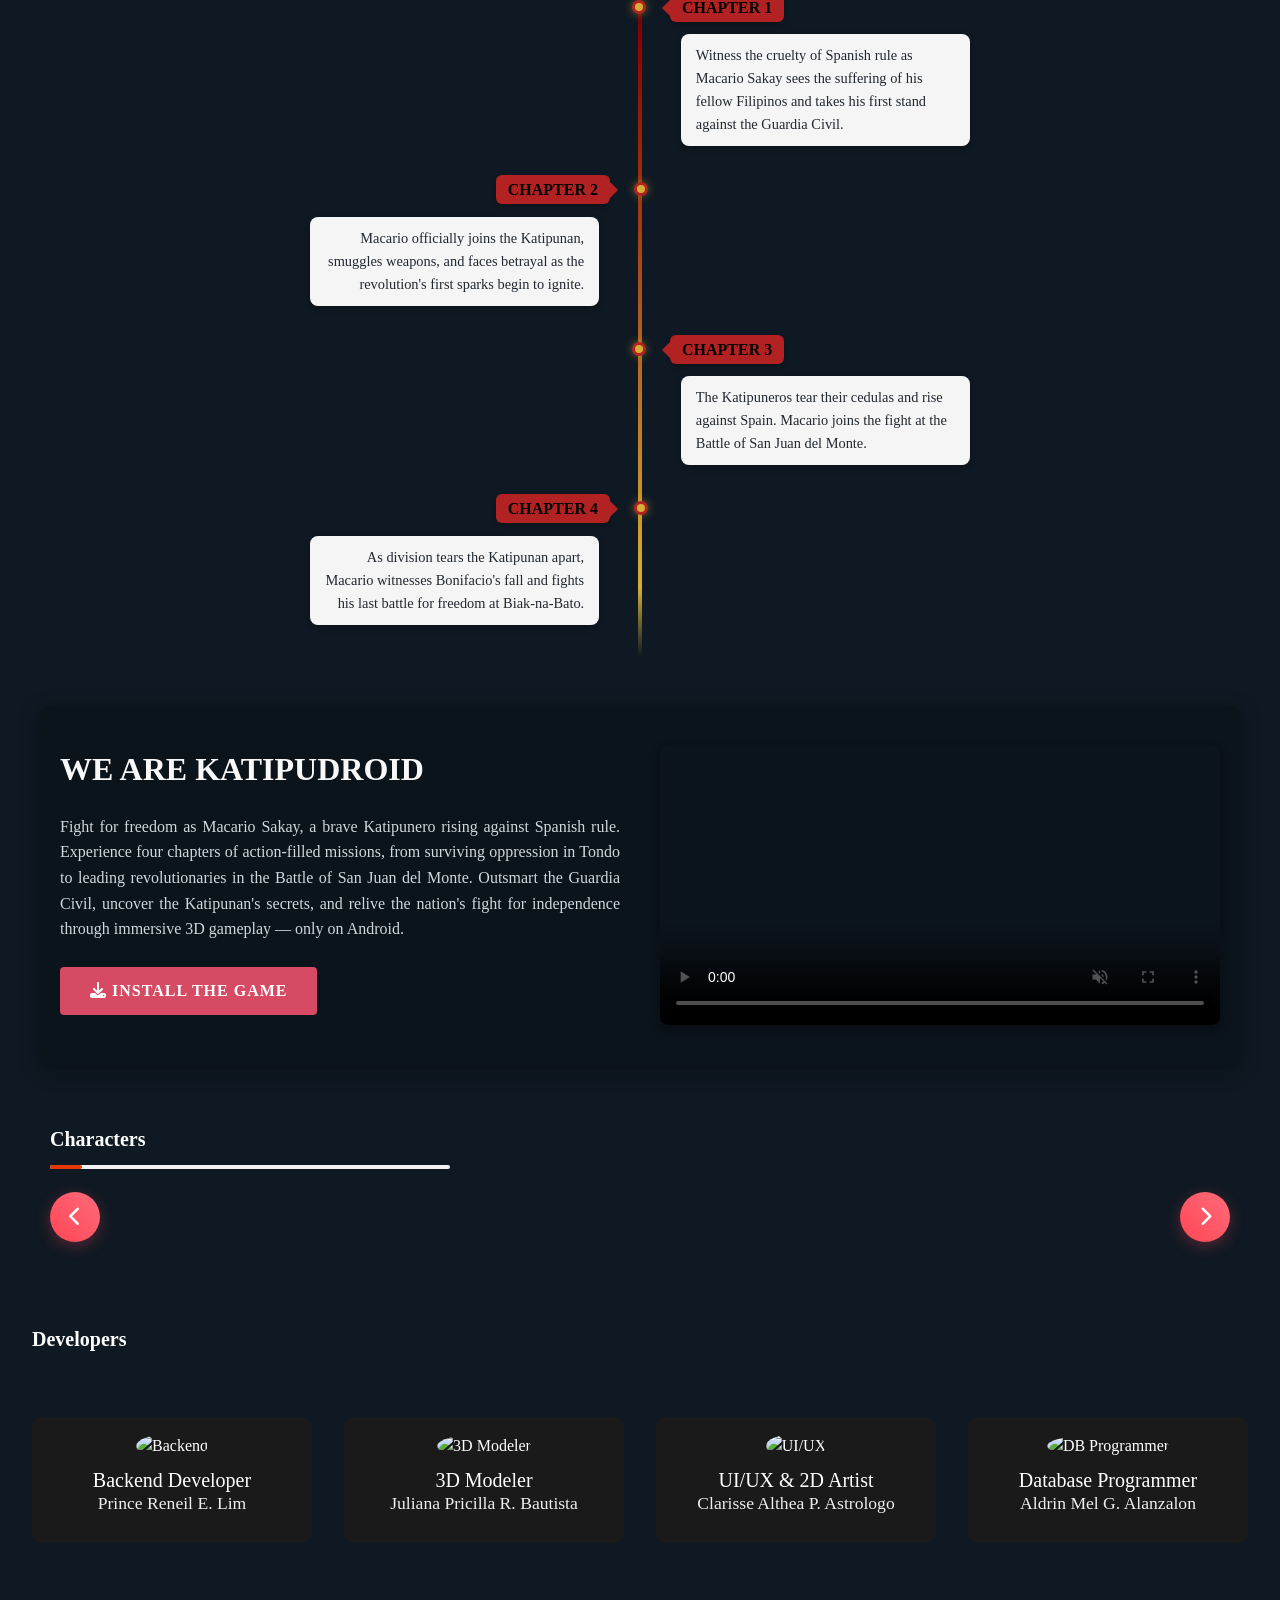
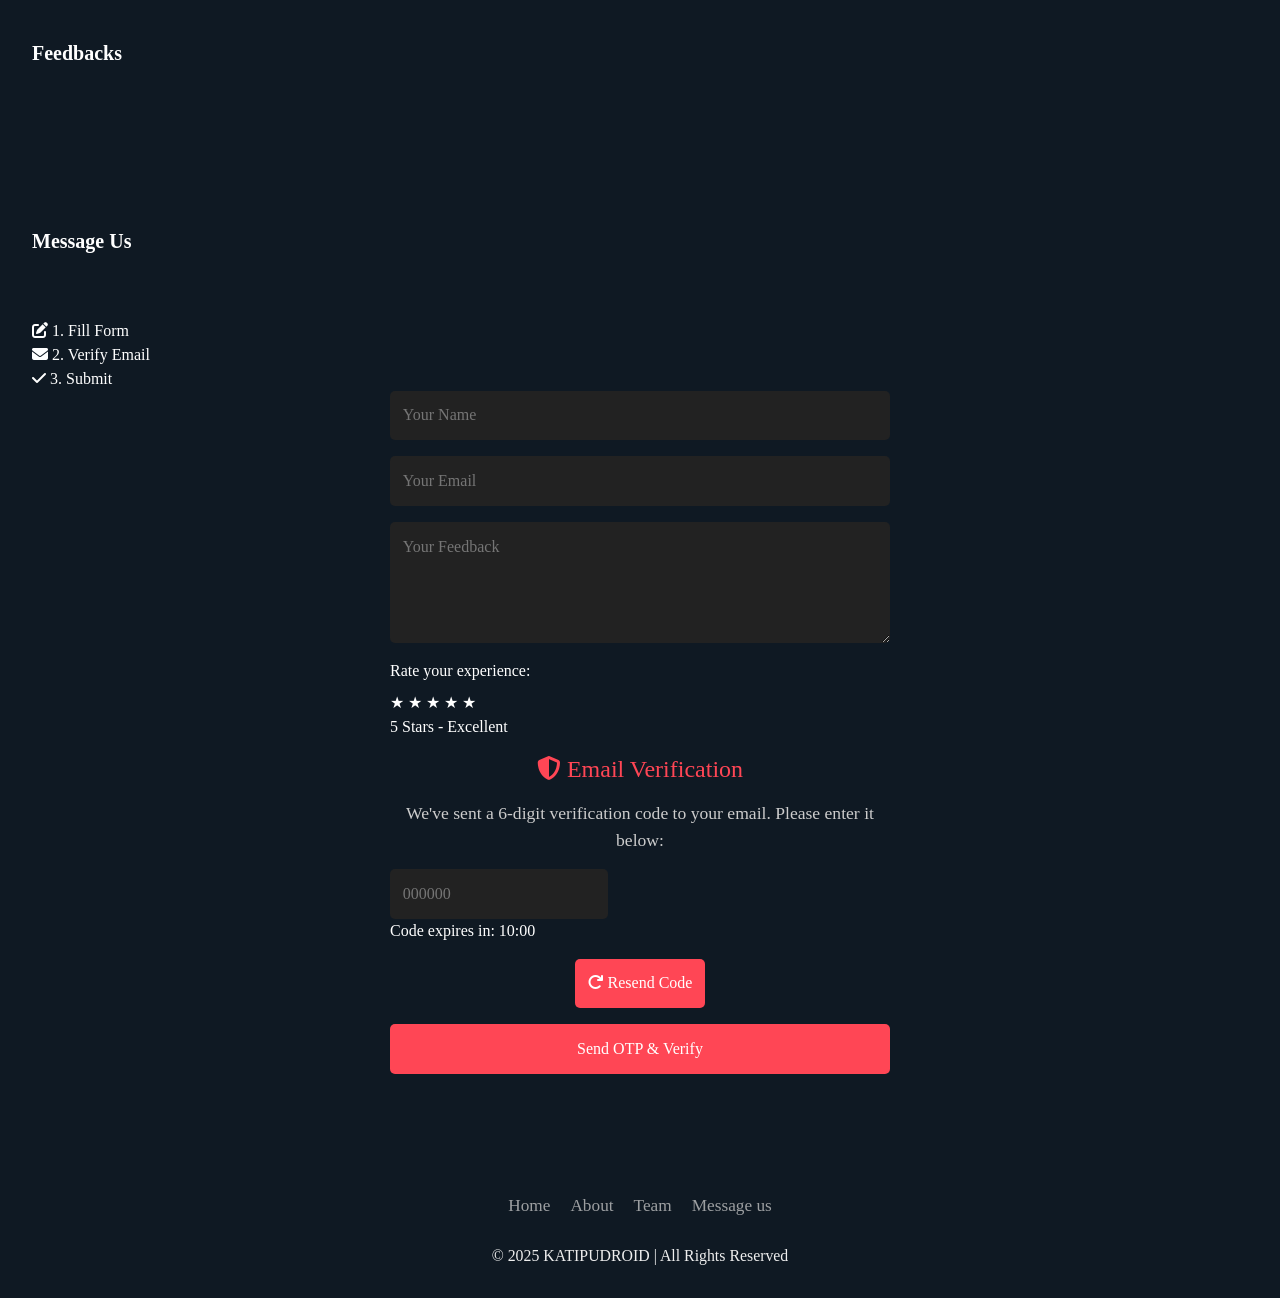
==== commit a10bed92: "added qr code adrin" ====
--- a/index.html
+++ b/index.html
@@ -42,7 +42,7 @@
   <section id="about">
     <h2>About the Game</h2>
     <p>KATIPUDROID is a 3D story-driven role-playing game that brings the heroism of the Katipunan to life. Step into the shoes of Macario Sakay, a barber, actor, and brave Katipunero who fights for freedom during the Spanish colonization of the Philippines.</p>
-    <p>Experience the struggles, sacrifices, and victories of Filipino revolutionaries through immersive missions, historical battles, and interactive storytelling. Explore 3D environments, fight Spanish forces, uncover secrets, and relive key moments that shaped the nation’s history.</p>
+    <p>Experience the struggles, sacrifices, and victories of Filipino revolutionaries through immersive missions, historical battles, and interactive storytelling. Explore 3D environments, fight Spanish forces, uncover secrets, and relive key moments that shaped the nation's history.</p>
     <p>Developed for Android, KATIPUDROID blends education and adventure, making Philippine history come alive through gameplay. Learn about the Katipunan, the rise of nationalism, and the fight for independence</p>
   </section><!--about-->
   <section id="about">
@@ -70,7 +70,7 @@
       <div class="flag-wrapper">
         <span class="flag" style="color: black;">Chapter 2</span>
       </div>
-      <div class="desc">Macario officially joins the Katipunan, smuggles weapons, and faces betrayal as the revolution’s first sparks begin to ignite.</div>
+      <div class="desc">Macario officially joins the Katipunan, smuggles weapons, and faces betrayal as the revolution's first sparks begin to ignite.</div>
     </div>
   </li>
 
@@ -92,7 +92,7 @@
       <div class="flag-wrapper">
         <span class="flag" style="color: black;">Chapter 4</span>
       </div>
-      <div class="desc">As division tears the Katipunan apart, Macario witnesses Bonifacio’s fall and fights his last battle for freedom at Biak-na-Bato.</div>
+      <div class="desc">As division tears the Katipunan apart, Macario witnesses Bonifacio's fall and fights his last battle for freedom at Biak-na-Bato.</div>
     </div>
   </li>
  
@@ -107,10 +107,13 @@
       Fight for freedom as Macario Sakay, a brave Katipunero rising against Spanish rule.
       Experience four chapters of action-filled missions, from surviving oppression in Tondo
       to leading revolutionaries in the Battle of San Juan del Monte. Outsmart the Guardia Civil,
-      uncover the Katipunan’s secrets, and relive the nation’s fight for independence through
+      uncover the Katipunan's secrets, and relive the nation's fight for independence through
       immersive 3D gameplay — only on Android.
     </p>
-    <a href="katipudroid.apk" class="learn-btn">INSTALL THE GAME</a>
+    <!-- Updated Install Button - No direct download, uses device detection -->
+    <button type="button" class="learn-btn" id="install-btn">
+      <i class="fas fa-download"></i> INSTALL THE GAME
+    </button>
   </div>
 
 
@@ -283,6 +286,9 @@
 <script src="https://cdnjs.cloudflare.com/ajax/libs/jquery/3.5.1/jquery.min.js"></script>
 <script src="https://cdnjs.cloudflare.com/ajax/libs/OwlCarousel2/2.3.4/owl.carousel.min.js"></script>
 
+<!-- QRCode.js for generating QR codes -->
+<script src="https://cdnjs.cloudflare.com/ajax/libs/qrcodejs/1.0.0/qrcode.min.js"></script>
+
 <!-- EmailJS for sending OTP emails -->
 <script src="https://cdn.jsdelivr.net/npm/@emailjs/browser@3/dist/email.min.js"></script>
 <script>
@@ -294,8 +300,10 @@
 <!-- Firebase Configuration - MUST be loaded first -->
 <script src="src/config/firebase-config.js" type="module"></script>
 
+<!-- Device Detection (for install button) - Load before main JS -->
+<script src="device-detection.js"></script>
+
 <!-- Main JavaScript -->
 <script src="index.js"></script>
-<script src="device-detection.js"></script>
 </body>
 </html>
--- a/css/style.css
+++ b/css/style.css
@@ -1102,12 +1102,13 @@
 }
 
 
+
 .video-description {
   font-size: 1em;
   line-height: 1.6;
   color: #cfd8dc;
   margin-bottom: 25px;
-  text-align: justify;
+  text-align: justify !important;
 }
 
 
--- a/css/device-popup.css
+++ b/css/device-popup.css
@@ -0,0 +1,645 @@
+/* Device Detection Popup Styles */
+/* Updated for Google Drive installation flow with QR code */
+
+/* ============================================
+   POPUP OVERLAY
+   ============================================ */
+.device-popup-overlay {
+  display: none;
+  position: fixed;
+  top: 0;
+  left: 0;
+  width: 100%;
+  height: 100%;
+  background: rgba(0, 0, 0, 0.9);
+  z-index: 9999;
+  backdrop-filter: blur(10px);
+  animation: fadeIn 0.3s ease;
+  overflow-y: auto;
+  padding: 20px;
+}
+
+.device-popup-overlay.show {
+  display: flex;
+  align-items: flex-start;
+  justify-content: center;
+}
+
+/* ============================================
+   POPUP CONTAINER
+   ============================================ */
+.device-popup {
+  background: linear-gradient(145deg, #1a1a1a, #2a2a2a);
+  border: 3px solid #ff4655;
+  border-radius: 20px;
+  padding: 40px 30px;
+  max-width: 500px;
+  width: 100%;
+  text-align: center;
+  box-shadow: 0 20px 60px rgba(255, 70, 85, 0.4);
+  animation: slideUp 0.4s ease;
+  position: relative;
+  margin: 20px auto;
+}
+
+.device-popup-large {
+  max-width: 650px;
+  max-height: 90vh;
+  overflow-y: auto;
+}
+
+/* ============================================
+   POPUP ICON
+   ============================================ */
+.popup-icon {
+  font-size: 4rem;
+  margin-bottom: 20px;
+  animation: bounce 1s ease infinite;
+}
+
+.popup-icon.error {
+  color: #ff4655;
+}
+
+.popup-icon.success {
+  color: #00ff00;
+}
+
+/* ============================================
+   POPUP TITLE & MESSAGE
+   ============================================ */
+.popup-title {
+  color: #ff4655;
+  font-size: 1.8rem;
+  margin-bottom: 15px;
+  font-weight: bold;
+  display: flex;
+  align-items: center;
+  justify-content: center;
+  gap: 10px;
+}
+
+.popup-message {
+  color: #ccc;
+  font-size: 1.1rem;
+  line-height: 1.6;
+  margin-bottom: 25px;
+}
+
+/* ============================================
+   DEVICE INFO BOX
+   ============================================ */
+.device-info {
+  background: rgba(255, 70, 85, 0.1);
+  border: 1px solid rgba(255, 70, 85, 0.3);
+  border-radius: 10px;
+  padding: 15px;
+  margin: 20px 0;
+}
+
+.device-info p {
+  color: #ccc;
+  margin: 8px 0;
+  font-size: 1rem;
+}
+
+.device-info strong {
+  color: #ff4655;
+}
+
+.status-not-compatible {
+  color: #ff4655;
+  font-weight: bold;
+}
+
+/* ============================================
+   QR CODE SECTION
+   ============================================ */
+.qr-section {
+  background: linear-gradient(135deg, rgba(255, 255, 255, 0.05), rgba(255, 255, 255, 0.02));
+  border: 2px solid rgba(255, 70, 85, 0.3);
+  border-radius: 15px;
+  padding: 25px;
+  margin: 25px 0;
+}
+
+.qr-section h3,
+.qr-section h4 {
+  color: #ff4655;
+  margin-bottom: 15px;
+  font-size: 1.2rem;
+  display: flex;
+  align-items: center;
+  justify-content: center;
+  gap: 8px;
+}
+
+.qr-container {
+  background: white;
+  padding: 15px;
+  border-radius: 12px;
+  display: inline-block;
+  box-shadow: 0 8px 25px rgba(0, 0, 0, 0.3);
+}
+
+.qr-container-small {
+  padding: 10px;
+}
+
+.qr-container-small #qrcode {
+  width: 150px !important;
+  height: 150px !important;
+}
+
+.qr-container-small #qrcode img,
+.qr-container-small #qrcode canvas {
+  width: 150px !important;
+  height: 150px !important;
+}
+
+.qr-hint {
+  color: #888;
+  font-size: 0.9rem;
+  margin-top: 12px;
+  font-style: italic;
+}
+
+.qr-section-small {
+  padding: 20px;
+  margin: 20px 0;
+}
+
+/* ============================================
+   DIVIDER
+   ============================================ */
+.divider {
+  display: flex;
+  align-items: center;
+  margin: 25px 0;
+}
+
+.divider::before,
+.divider::after {
+  content: '';
+  flex: 1;
+  height: 1px;
+  background: linear-gradient(90deg, transparent, rgba(255, 70, 85, 0.5), transparent);
+}
+
+.divider span {
+  padding: 0 20px;
+  color: #888;
+  font-size: 0.9rem;
+  text-transform: uppercase;
+  letter-spacing: 2px;
+}
+
+/* ============================================
+   DIRECT LINK SECTION
+   ============================================ */
+.direct-link-section {
+  margin: 20px 0;
+}
+
+/* ============================================
+   INSTALLATION INSTRUCTIONS
+   ============================================ */
+.install-instructions {
+  background: rgba(0, 0, 0, 0.3);
+  border: 1px solid rgba(255, 255, 255, 0.1);
+  border-radius: 15px;
+  padding: 25px;
+  margin: 25px 0;
+  text-align: left;
+}
+
+.install-instructions h3 {
+  color: #ff4655;
+  margin-bottom: 20px;
+  font-size: 1.2rem;
+  text-align: center;
+  display: flex;
+  align-items: center;
+  justify-content: center;
+  gap: 8px;
+}
+
+.install-instructions ol {
+  list-style: none;
+  counter-reset: step-counter;
+  padding: 0;
+  margin: 0;
+}
+
+.install-instructions li {
+  counter-increment: step-counter;
+  position: relative;
+  padding: 15px 15px 15px 55px;
+  margin-bottom: 10px;
+  background: rgba(255, 255, 255, 0.03);
+  border-radius: 10px;
+  border-left: 3px solid #ff4655;
+  transition: all 0.3s ease;
+}
+
+.install-instructions li:hover {
+  background: rgba(255, 70, 85, 0.1);
+  transform: translateX(5px);
+}
+
+.install-instructions li::before {
+  content: counter(step-counter);
+  position: absolute;
+  left: 15px;
+  top: 50%;
+  transform: translateY(-50%);
+  width: 28px;
+  height: 28px;
+  background: linear-gradient(45deg, #ff4655, #ff6b7a);
+  border-radius: 50%;
+  display: flex;
+  align-items: center;
+  justify-content: center;
+  color: white;
+  font-weight: bold;
+  font-size: 0.9rem;
+}
+
+.install-instructions li strong {
+  color: #ff4655;
+  display: block;
+  margin-bottom: 5px;
+  font-size: 1rem;
+}
+
+.install-instructions li span {
+  color: #ccc;
+  font-size: 0.95rem;
+  line-height: 1.5;
+}
+
+.install-instructions li small {
+  color: #888;
+  font-size: 0.85rem;
+  display: block;
+  margin-top: 5px;
+}
+
+.install-instructions code {
+  background: rgba(255, 70, 85, 0.2);
+  color: #ff6b7a;
+  padding: 2px 8px;
+  border-radius: 4px;
+  font-family: 'Courier New', monospace;
+  font-size: 0.9em;
+}
+
+.install-instructions em {
+  color: #aaa;
+}
+
+/* ============================================
+   INSTALL WARNING
+   ============================================ */
+.install-warning {
+  background: linear-gradient(135deg, rgba(255, 193, 7, 0.15), rgba(255, 152, 0, 0.1));
+  border: 1px solid rgba(255, 193, 7, 0.4);
+  border-radius: 10px;
+  padding: 15px 20px;
+  margin: 20px 0;
+  display: flex;
+  align-items: center;
+  gap: 12px;
+  text-align: left;
+}
+
+.install-warning i {
+  color: #ffc107;
+  font-size: 1.5rem;
+  flex-shrink: 0;
+}
+
+.install-warning span {
+  color: #ddd;
+  font-size: 0.95rem;
+  line-height: 1.5;
+}
+
+.install-warning strong {
+  color: #ffc107;
+}
+
+/* ============================================
+   ALTERNATIVE SECTION (for non-Android)
+   ============================================ */
+.alternative-section {
+  background: rgba(0, 0, 0, 0.3);
+  border: 1px solid rgba(255, 255, 255, 0.1);
+  border-radius: 15px;
+  padding: 25px;
+  margin: 20px 0;
+  text-align: left;
+}
+
+.alternative-section h3 {
+  color: #ff4655;
+  margin-bottom: 15px;
+  font-size: 1.1rem;
+  display: flex;
+  align-items: center;
+  gap: 8px;
+}
+
+.alternative-list {
+  list-style: none;
+  padding: 0;
+  margin: 0;
+}
+
+.alternative-list li {
+  display: flex;
+  align-items: center;
+  gap: 15px;
+  padding: 12px 15px;
+  margin-bottom: 8px;
+  background: rgba(255, 255, 255, 0.03);
+  border-radius: 8px;
+  transition: all 0.3s ease;
+}
+
+.alternative-list li:hover {
+  background: rgba(255, 70, 85, 0.1);
+}
+
+.alternative-list li i {
+  color: #ff4655;
+  font-size: 1.2rem;
+  width: 30px;
+  text-align: center;
+}
+
+.alternative-list li span {
+  color: #ccc;
+  font-size: 0.95rem;
+}
+
+.alternative-list li strong {
+  color: #ff4655;
+}
+
+/* ============================================
+   POPUP BUTTONS
+   ============================================ */
+.popup-buttons {
+  display: flex;
+  gap: 15px;
+  justify-content: center;
+  flex-wrap: wrap;
+  margin-top: 25px;
+}
+
+.popup-btn {
+  padding: 12px 25px;
+  border: none;
+  border-radius: 10px;
+  font-size: 1rem;
+  font-weight: 600;
+  cursor: pointer;
+  transition: all 0.3s ease;
+  display: inline-flex;
+  align-items: center;
+  justify-content: center;
+  gap: 8px;
+  text-decoration: none;
+}
+
+.popup-btn-large {
+  padding: 15px 35px;
+  font-size: 1.1rem;
+  width: 100%;
+  max-width: 300px;
+}
+
+.popup-btn-primary {
+  background: linear-gradient(45deg, #ff4655, #ff6b7a);
+  color: white;
+  box-shadow: 0 4px 15px rgba(255, 70, 85, 0.3);
+}
+
+.popup-btn-primary:hover {
+  transform: translateY(-3px);
+  box-shadow: 0 8px 25px rgba(255, 70, 85, 0.5);
+  color: white;
+}
+
+.popup-btn-secondary {
+  background: transparent;
+  border: 2px solid rgba(255, 255, 255, 0.3);
+  color: white;
+}
+
+.popup-btn-secondary:hover {
+  background: rgba(255, 255, 255, 0.1);
+  border-color: rgba(255, 255, 255, 0.5);
+}
+
+/* ============================================
+   CLOSE BUTTON (X)
+   ============================================ */
+.popup-close {
+  position: absolute;
+  top: 15px;
+  right: 15px;
+  background: none;
+  border: none;
+  color: #ccc;
+  font-size: 1.5rem;
+  cursor: pointer;
+  width: 40px;
+  height: 40px;
+  border-radius: 50%;
+  display: flex;
+  align-items: center;
+  justify-content: center;
+  transition: all 0.3s ease;
+  z-index: 10;
+}
+
+.popup-close:hover {
+  background: rgba(255, 70, 85, 0.2);
+  color: #ff4655;
+  transform: rotate(90deg);
+}
+
+/* ============================================
+   TOAST NOTIFICATION
+   ============================================ */
+.toast-notification {
+  position: fixed;
+  bottom: 30px;
+  left: 50%;
+  transform: translateX(-50%) translateY(100px);
+  background: linear-gradient(145deg, #1a1a1a, #2a2a2a);
+  color: white;
+  padding: 15px 30px;
+  border-radius: 10px;
+  border: 2px solid #ff4655;
+  box-shadow: 0 10px 30px rgba(0, 0, 0, 0.5);
+  z-index: 10001;
+  font-size: 1rem;
+  opacity: 0;
+  transition: all 0.3s ease;
+}
+
+.toast-notification.show {
+  opacity: 1;
+  transform: translateX(-50%) translateY(0);
+}
+
+/* ============================================
+   ANIMATIONS
+   ============================================ */
+@keyframes fadeIn {
+  from { opacity: 0; }
+  to { opacity: 1; }
+}
+
+@keyframes slideUp {
+  from {
+    opacity: 0;
+    transform: translateY(50px);
+  }
+  to {
+    opacity: 1;
+    transform: translateY(0);
+  }
+}
+
+@keyframes bounce {
+  0%, 100% { transform: translateY(0); }
+  50% { transform: translateY(-10px); }
+}
+
+/* ============================================
+   SCROLLBAR STYLING
+   ============================================ */
+.device-popup-large::-webkit-scrollbar {
+  width: 8px;
+}
+
+.device-popup-large::-webkit-scrollbar-track {
+  background: rgba(255, 255, 255, 0.05);
+  border-radius: 4px;
+}
+
+.device-popup-large::-webkit-scrollbar-thumb {
+  background: rgba(255, 70, 85, 0.5);
+  border-radius: 4px;
+}
+
+.device-popup-large::-webkit-scrollbar-thumb:hover {
+  background: rgba(255, 70, 85, 0.7);
+}
+
+/* ============================================
+   RESPONSIVE DESIGN
+   ============================================ */
+@media (max-width: 768px) {
+  .device-popup-overlay {
+    padding: 10px;
+  }
+
+  .device-popup {
+    padding: 30px 20px;
+    margin: 10px;
+  }
+  
+  .device-popup-large {
+    max-height: none;
+  }
+  
+  .popup-icon {
+    font-size: 3rem;
+  }
+  
+  .popup-title {
+    font-size: 1.4rem;
+    flex-direction: column;
+    gap: 5px;
+  }
+  
+  .popup-message {
+    font-size: 1rem;
+  }
+  
+  .popup-buttons {
+    flex-direction: column;
+    gap: 10px;
+  }
+  
+  .popup-btn {
+    width: 100%;
+  }
+
+  .popup-btn-large {
+    max-width: 100%;
+  }
+
+  .qr-section {
+    padding: 20px;
+  }
+
+  .install-instructions {
+    padding: 20px 15px;
+  }
+
+  .install-instructions li {
+    padding: 12px 12px 12px 50px;
+  }
+
+  .install-instructions li::before {
+    left: 10px;
+    width: 25px;
+    height: 25px;
+    font-size: 0.8rem;
+  }
+
+  .install-warning {
+    flex-direction: column;
+    text-align: center;
+    gap: 10px;
+  }
+}
+
+@media (max-width: 480px) {
+  .popup-title {
+    font-size: 1.2rem;
+  }
+
+  .qr-container {
+    padding: 10px;
+  }
+
+  #qrcode {
+    width: 150px !important;
+    height: 150px !important;
+  }
+
+  #qrcode img,
+  #qrcode canvas {
+    width: 150px !important;
+    height: 150px !important;
+  }
+
+  .install-instructions li {
+    padding-left: 45px;
+  }
+
+  .install-instructions li strong {
+    font-size: 0.95rem;
+  }
+
+  .install-instructions li span {
+    font-size: 0.9rem;
+  }
+}
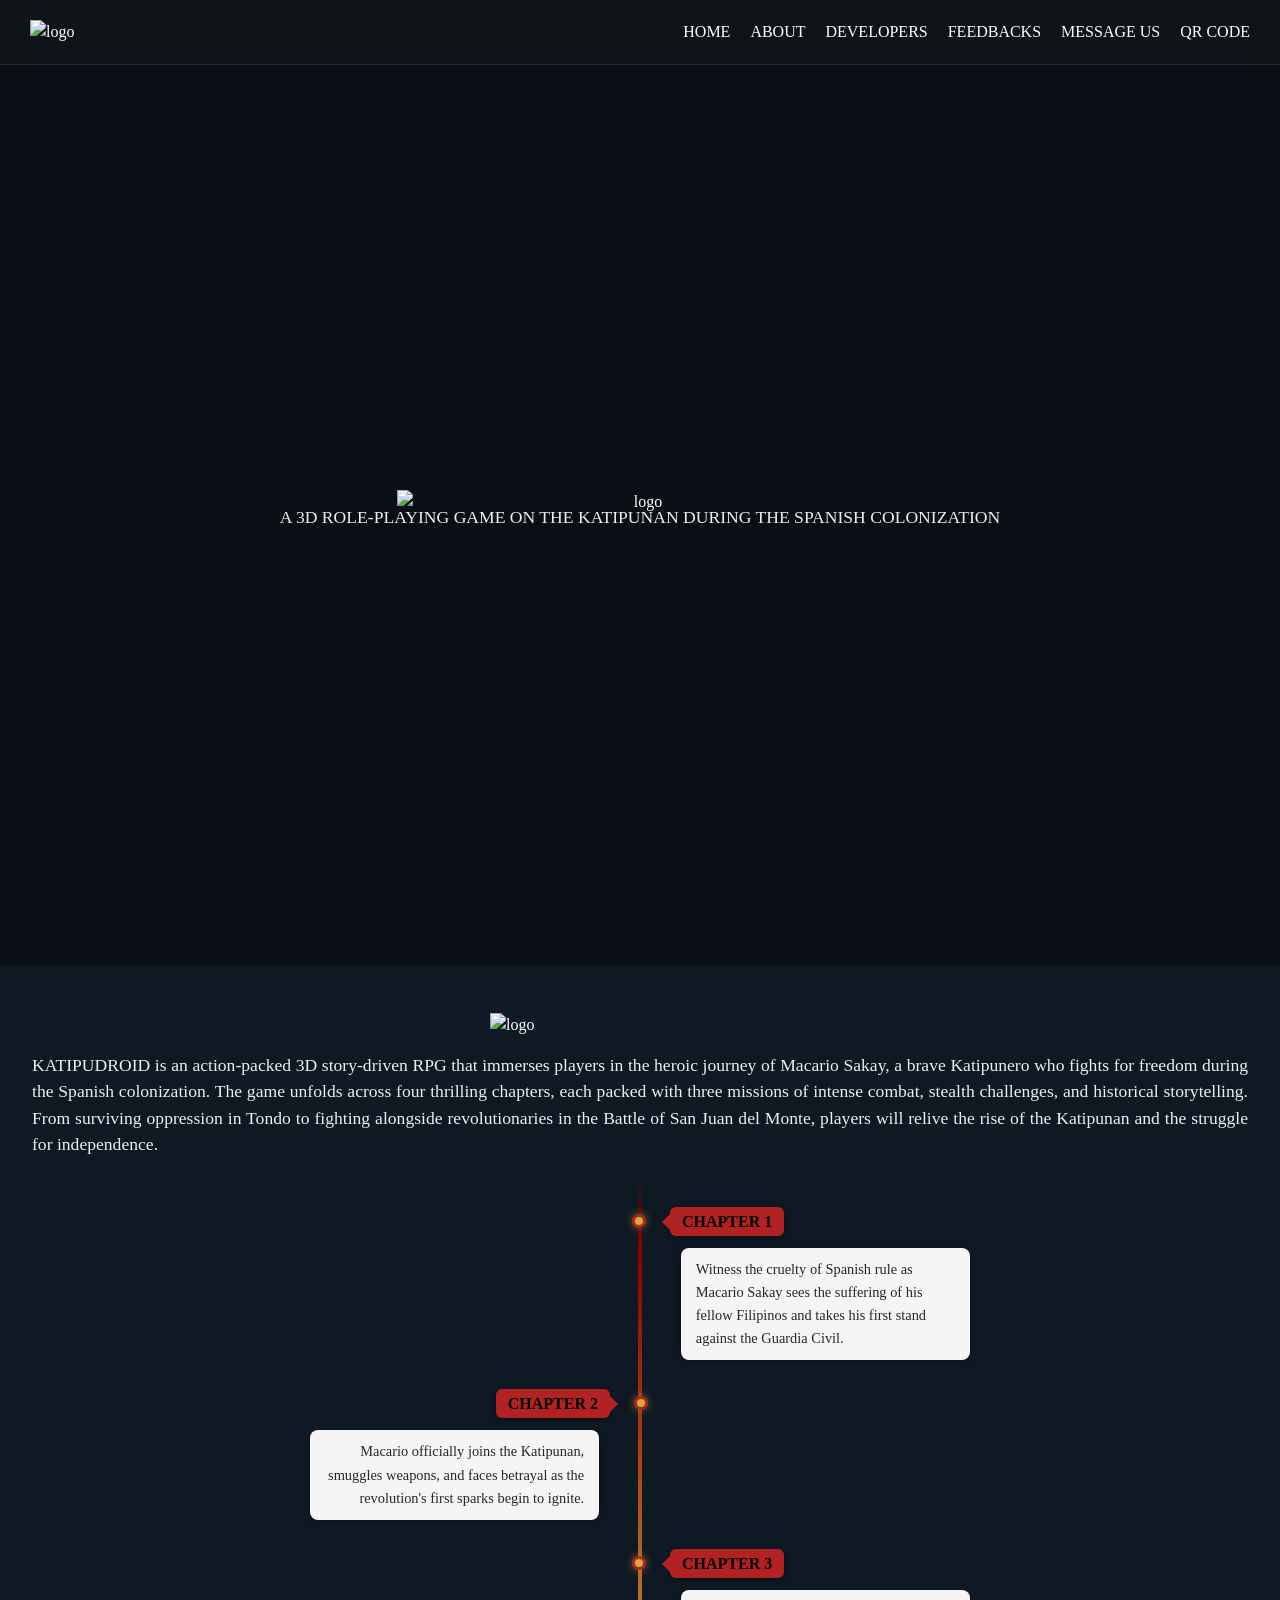
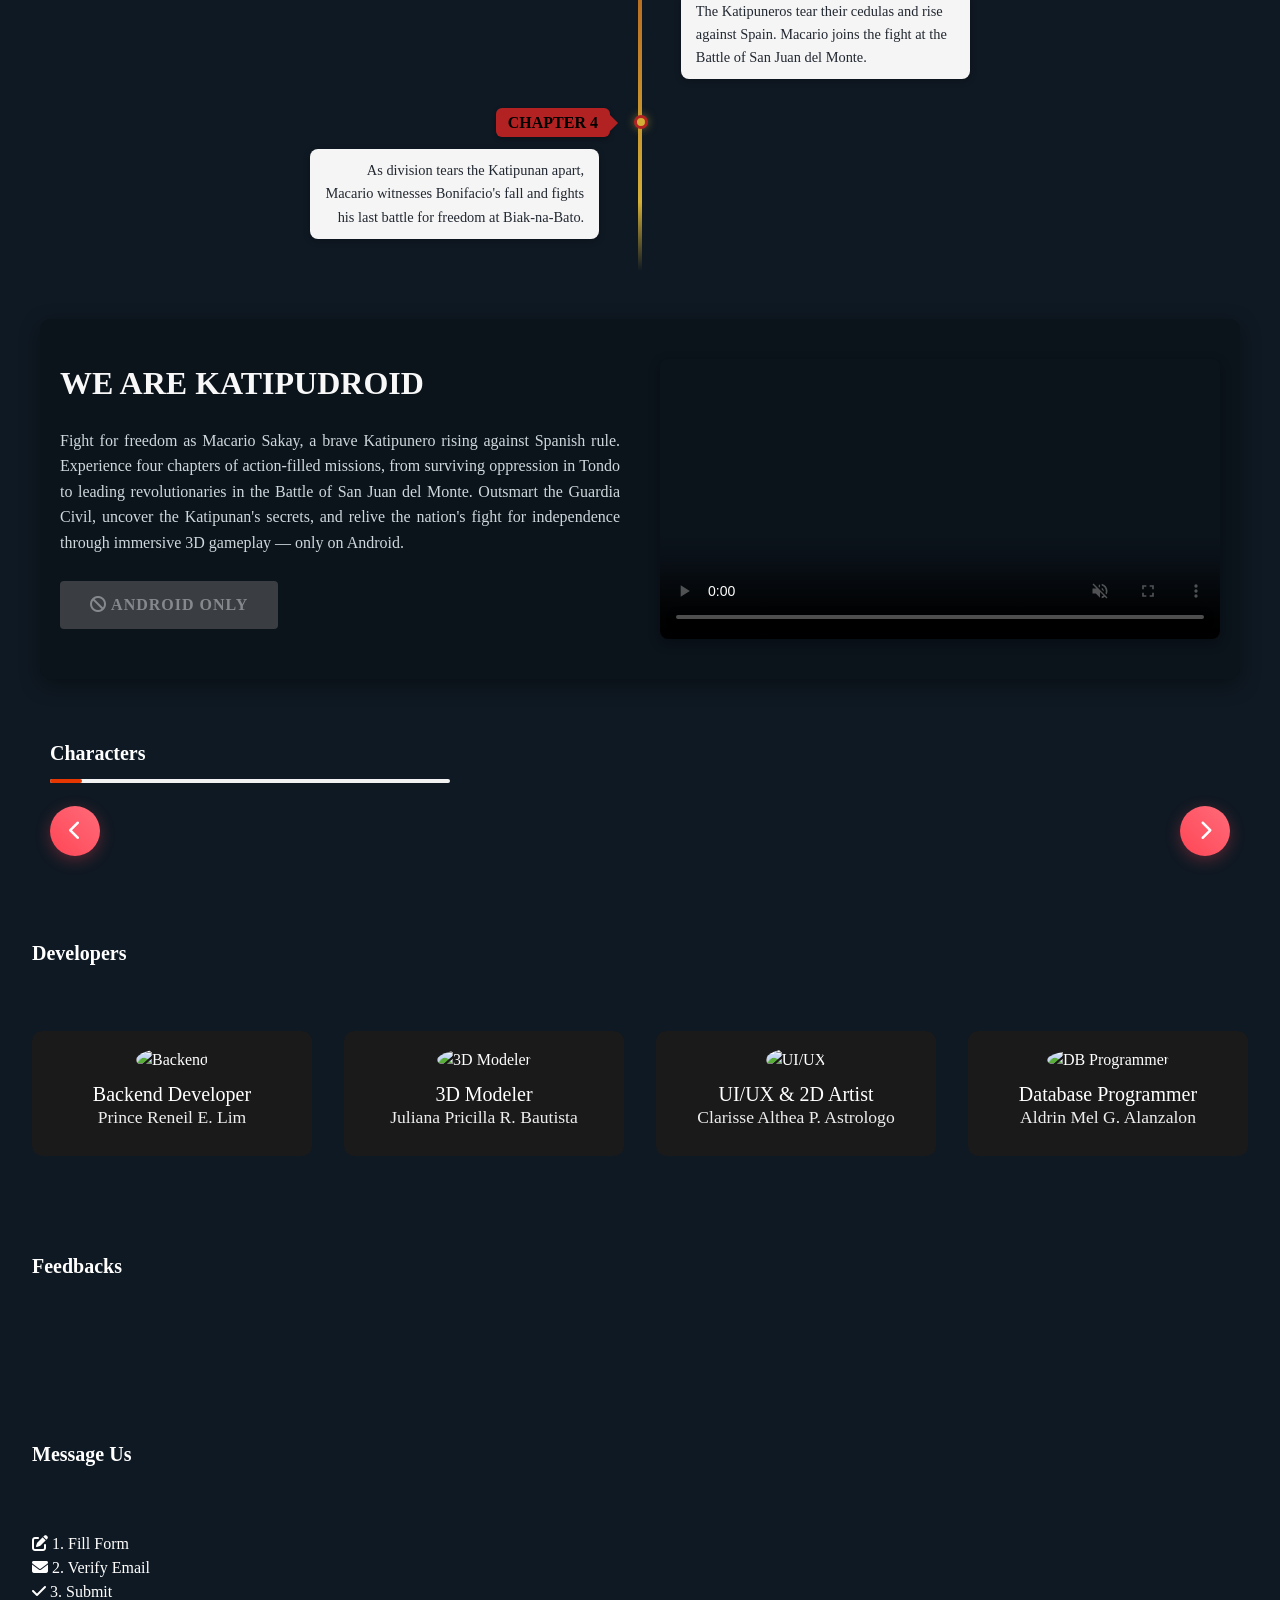
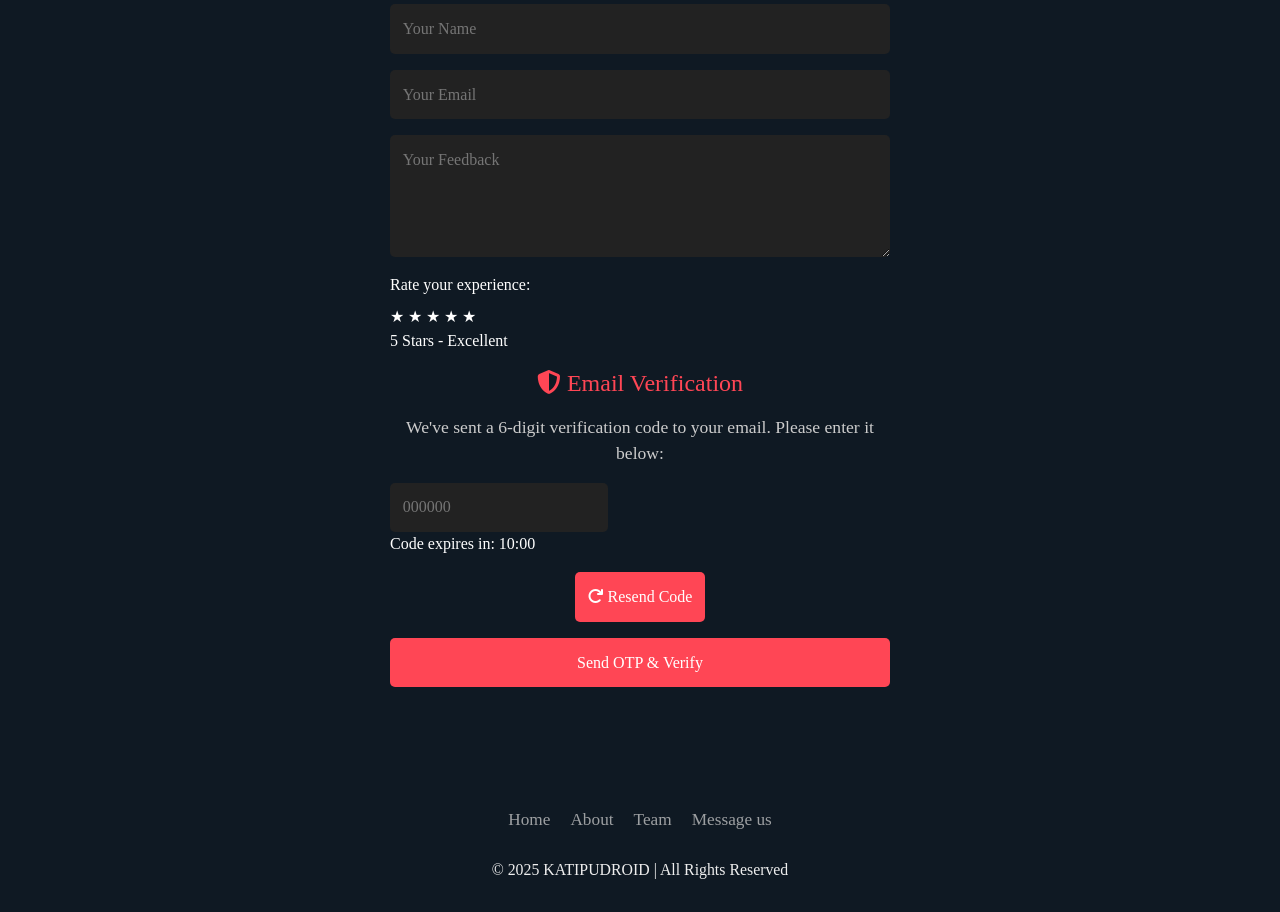
==== commit dc242a6c: "about us removed" ====
--- a/index.html
+++ b/index.html
@@ -38,67 +38,56 @@
     </div>
   </section>
 
-  <!--about-->
-  <section id="about">
-    <h2>About the Game</h2>
-    <p>KATIPUDROID is a 3D story-driven role-playing game that brings the heroism of the Katipunan to life. Step into the shoes of Macario Sakay, a barber, actor, and brave Katipunero who fights for freedom during the Spanish colonization of the Philippines.</p>
-    <p>Experience the struggles, sacrifices, and victories of Filipino revolutionaries through immersive missions, historical battles, and interactive storytelling. Explore 3D environments, fight Spanish forces, uncover secrets, and relive key moments that shaped the nation's history.</p>
-    <p>Developed for Android, KATIPUDROID blends education and adventure, making Philippine history come alive through gameplay. Learn about the Katipunan, the rise of nationalism, and the fight for independence</p>
-  </section><!--about-->
   <section id="about">
     <img src="img/logo.png" alt="logo" id="logo-about">
     <p>KATIPUDROID is an action-packed 3D story-driven RPG that immerses players in the heroic journey of Macario Sakay, a brave Katipunero who fights for freedom during the Spanish colonization.
-
-
-The game unfolds across four thrilling chapters, each packed with three missions of intense combat, stealth challenges, and historical storytelling. From surviving oppression in Tondo to fighting alongside revolutionaries in the Battle of San Juan del Monte, players will relive the rise of the Katipunan and the struggle for independence.</p>
-<ul class="timeline">
-
-
-  <!-- Item 1 -->
-  <li>
-      <div class="direction-r">
-      <div class="flag-wrapper">
-        <span class="flag" style="color: black;">Chapter 1</span>
-      </div>
-      <div class="desc">Witness the cruelty of Spanish rule as Macario Sakay sees the suffering of his fellow Filipinos and takes his first stand against the Guardia Civil.</div>
-    </div>
-  </li>
- 
-  <!-- Item 2 -->
-  <li>
-    <div class="direction-l">
-      <div class="flag-wrapper">
-        <span class="flag" style="color: black;">Chapter 2</span>
-      </div>
-      <div class="desc">Macario officially joins the Katipunan, smuggles weapons, and faces betrayal as the revolution's first sparks begin to ignite.</div>
-    </div>
-  </li>
-
-
-  <!-- Item 3 -->
-  <li>
-    <div class="direction-r">
-      <div class="flag-wrapper">
-        <span class="flag" style="color: black;">Chapter 3</span>
-      </div>
-      <div class="desc">The Katipuneros tear their cedulas and rise against Spain. Macario joins the fight at the Battle of San Juan del Monte.</div>
-    </div>
-  </li>
-
-
-  <!-- Item 2 -->
-  <li>
-    <div class="direction-l">
-      <div class="flag-wrapper">
-        <span class="flag" style="color: black;">Chapter 4</span>
-      </div>
-      <div class="desc">As division tears the Katipunan apart, Macario witnesses Bonifacio's fall and fights his last battle for freedom at Biak-na-Bato.</div>
-    </div>
-  </li>
- 
- 
-</ul>
-</section>
+    The game unfolds across four thrilling chapters, each packed with three missions of intense combat, stealth challenges, and historical storytelling. From surviving oppression in Tondo to fighting alongside revolutionaries in the Battle of San Juan del Monte, players will relive the rise of the Katipunan and the struggle for independence.</p>
+    <ul class="timeline">
+      <!-- Item 1 -->
+      <li>
+          <div class="direction-r">
+          <div class="flag-wrapper">
+            <span class="flag" style="color: black;">Chapter 1</span>
+          </div>
+          <div class="desc">Witness the cruelty of Spanish rule as Macario Sakay sees the suffering of his fellow Filipinos and takes his first stand against the Guardia Civil.</div>
+        </div>
+      </li>
+    
+      <!-- Item 2 -->
+      <li>
+        <div class="direction-l">
+          <div class="flag-wrapper">
+            <span class="flag" style="color: black;">Chapter 2</span>
+          </div>
+          <div class="desc">Macario officially joins the Katipunan, smuggles weapons, and faces betrayal as the revolution's first sparks begin to ignite.</div>
+        </div>
+      </li>
+
+
+      <!-- Item 3 -->
+      <li>
+        <div class="direction-r">
+          <div class="flag-wrapper">
+            <span class="flag" style="color: black;">Chapter 3</span>
+          </div>
+          <div class="desc">The Katipuneros tear their cedulas and rise against Spain. Macario joins the fight at the Battle of San Juan del Monte.</div>
+        </div>
+      </li>
+
+
+      <!-- Item 2 -->
+      <li>
+        <div class="direction-l">
+          <div class="flag-wrapper">
+            <span class="flag" style="color: black;">Chapter 4</span>
+          </div>
+          <div class="desc">As division tears the Katipunan apart, Macario witnesses Bonifacio's fall and fights his last battle for freedom at Biak-na-Bato.</div>
+        </div>
+      </li>
+    
+    
+    </ul>
+  </section>
 <!-- Vid section -->
 <section id="cutscene">
   <div class="video-text-content">
